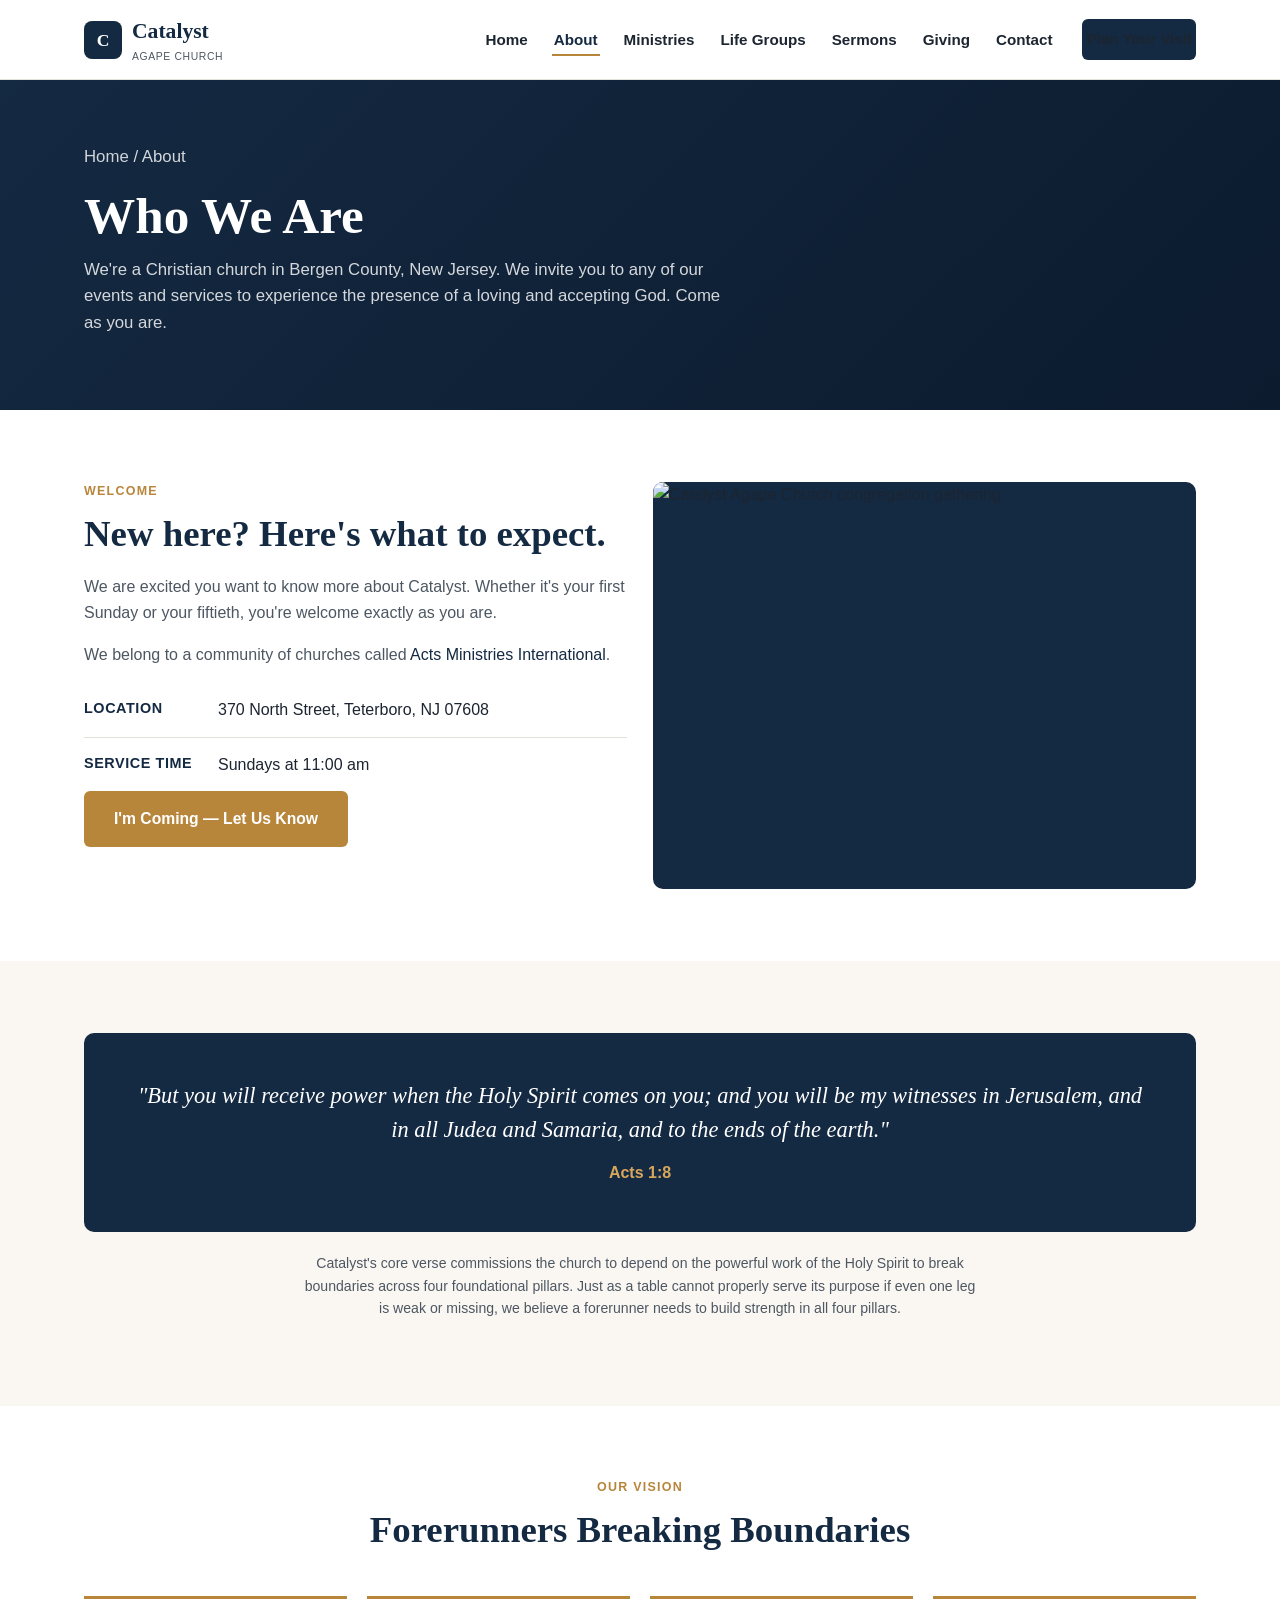
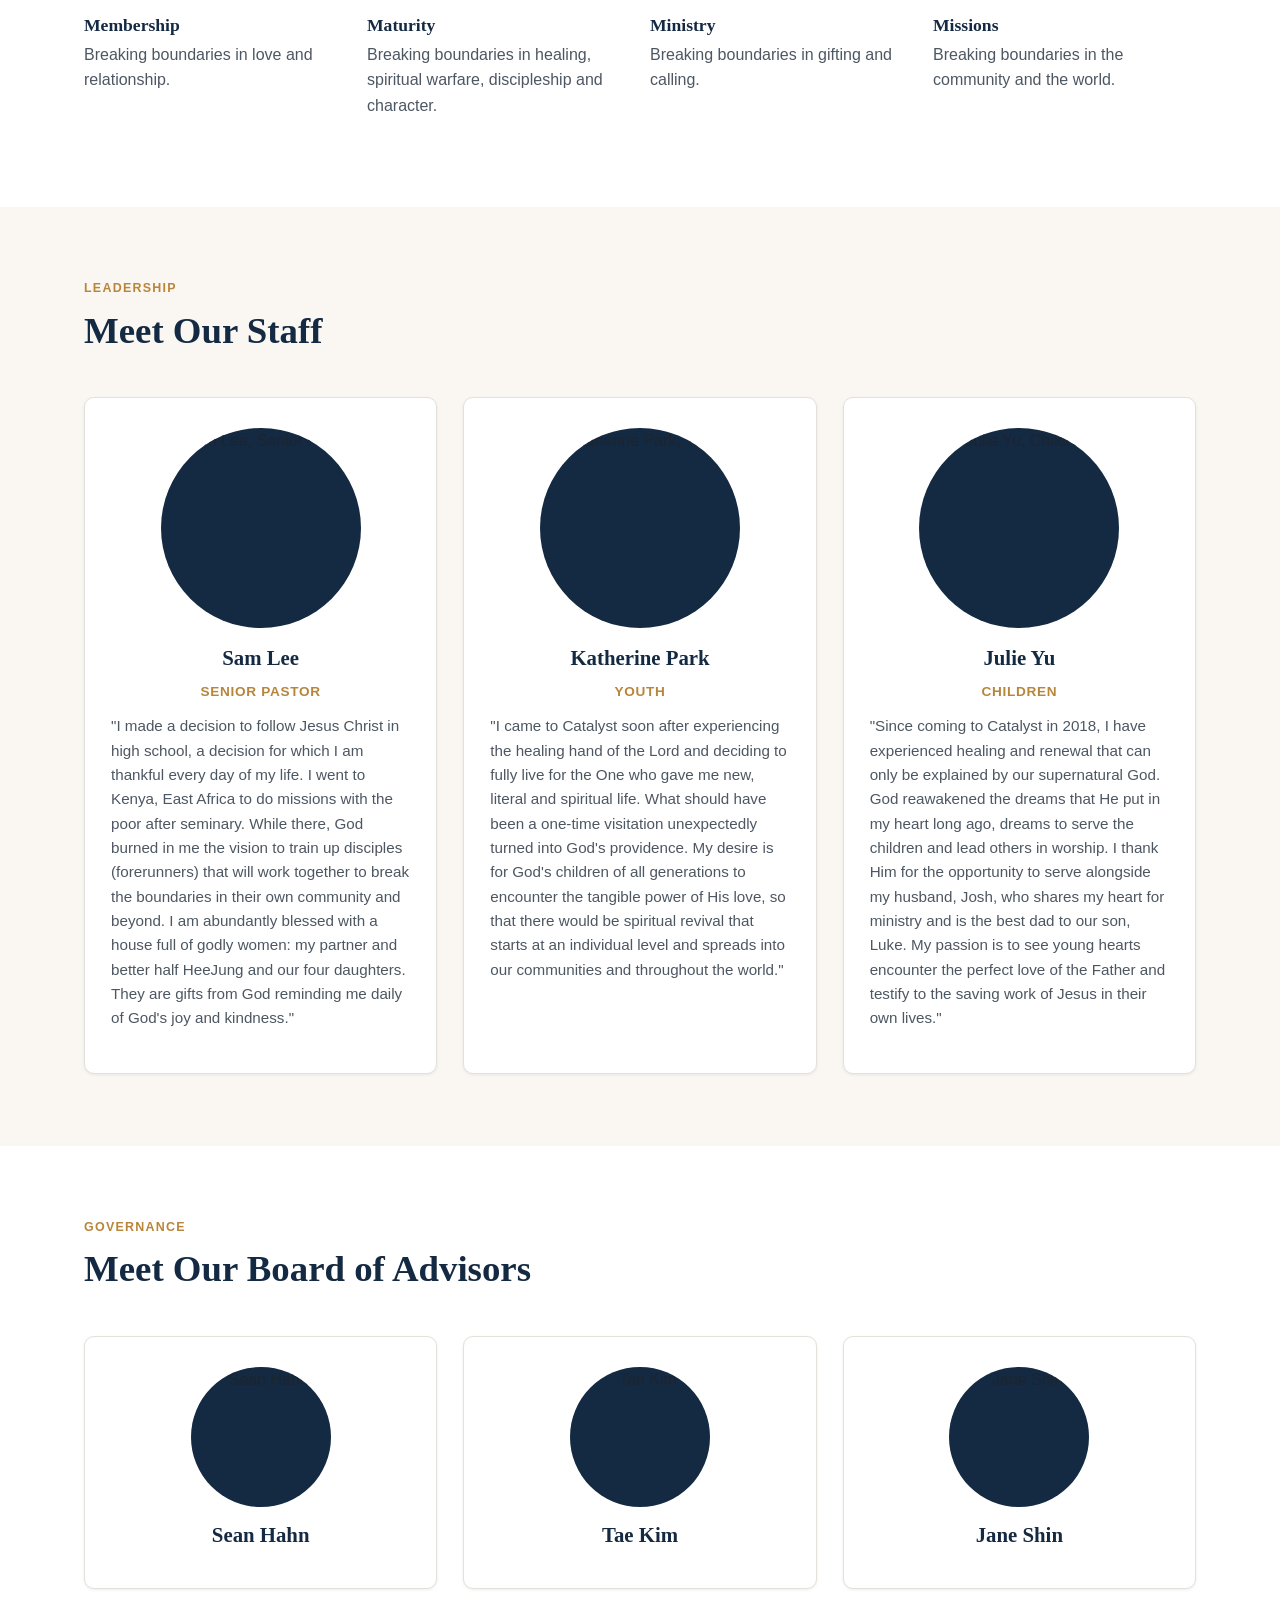
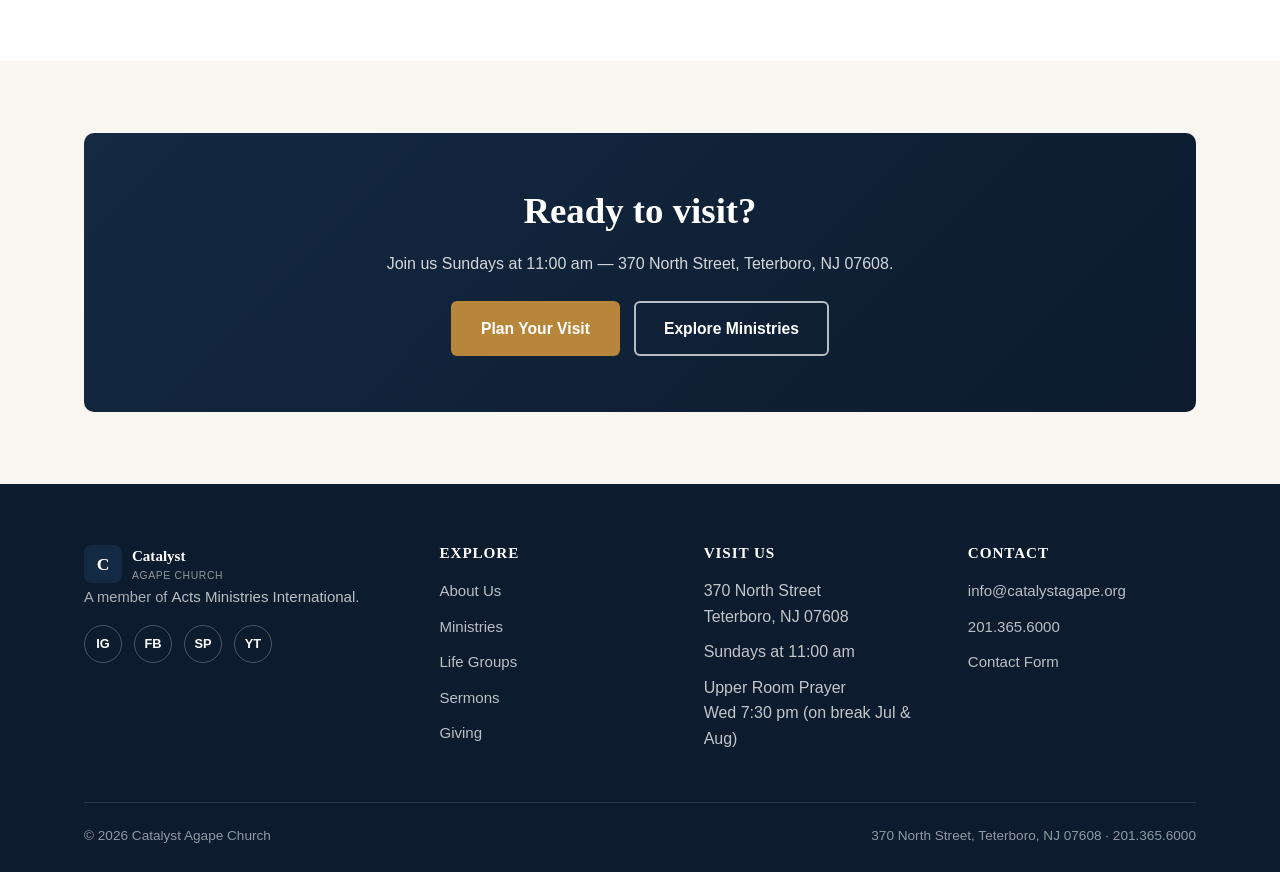
==== about.html @ f1cb63ee "Add files via upload" ====
<!DOCTYPE html>
<html lang="en">
<head>
<meta charset="UTF-8">
<meta name="viewport" content="width=device-width, initial-scale=1">
<title>About Us | Catalyst Agape Church, Teterboro NJ</title>
<meta name="description" content="Meet the staff and board of Catalyst Agape Church, a Christian church in Bergen County, NJ. Learn our vision — Forerunners Breaking Boundaries — and plan your visit.">
<link rel="canonical" href="https://catalystagape.org/about.html">
<link rel="stylesheet" href="css/style.css">
<link rel="icon" href="images/favicon.png" type="image/png">
</head>
<body>
<a class="skip-link" href="#main">Skip to main content</a>

<header class="site-header">
  <div class="header-inner">
    <a class="brand" href="index.html">
      <span class="brand-mark">C</span>
      <span>Catalyst<br><small>Agape Church</small></span>
    </a>
    <nav class="main-nav" aria-label="Primary">
      <ul>
        <li><a href="index.html">Home</a></li>
        <li><a href="about.html">About</a></li>
        <li><a href="ministries.html">Ministries</a></li>
        <li><a href="lifegroups.html">Life Groups</a></li>
        <li><a href="sermons.html">Sermons</a></li>
        <li><a href="giving.html">Giving</a></li>
        <li><a href="contact.html">Contact</a></li>
      </ul>
      <div class="nav-cta"><a class="btn btn-navy" href="about.html#plan-visit">Plan Your Visit</a></div>
    </nav>
    <button class="nav-toggle" aria-label="Toggle menu" aria-expanded="false">
      <span></span><span></span><span></span>
    </button>
  </div>
</header>

<main id="main">

  <section class="page-hero">
    <div class="container">
      <p class="breadcrumb"><a href="index.html">Home</a> / About</p>
      <h1>Who We Are</h1>
      <p>We're a Christian church in Bergen County, New Jersey. We invite you to any of our events and services to experience the presence of a loving and accepting God. Come as you are.</p>
    </div>
  </section>

  <section id="plan-visit">
    <div class="container">
      <div class="grid grid-2">
        <div>
          <p class="eyebrow">Welcome</p>
          <h2>New here? Here's what to expect.</h2>
          <p>We are excited you want to know more about Catalyst. Whether it's your first Sunday or your fiftieth, you're welcome exactly as you are.</p>
          <p>We belong to a community of churches called <a href="https://amichurches.com/our-values">Acts Ministries International</a>.</p>
          <ul class="info-list">
            <li><span class="label">Location</span><span>370 North Street, Teterboro, NJ 07608</span></li>
            <li><span class="label">Service Time</span><span>Sundays at 11:00 am</span></li>
          </ul>
          <a class="btn btn-primary" href="contact.html">I'm Coming — Let Us Know</a>
        </div>
        <div class="img-frame">
          <img src="images/about-welcome.jpg" alt="Catalyst Agape Church congregation gathering" data-fallback-label="Add photo: images/about-welcome.jpg (congregation / building photo)">
        </div>
      </div>
    </div>
  </section>

  <section class="section-alt">
    <div class="container">
      <div class="verse-block">
        <blockquote>"But you will receive power when the Holy Spirit comes on you; and you will be my witnesses in Jerusalem, and in all Judea and Samaria, and to the ends of the earth."</blockquote>
        <cite>Acts 1:8</cite>
      </div>
      <p class="text-center small" style="margin-top:20px; max-width:680px; margin-left:auto; margin-right:auto;">Catalyst's core verse commissions the church to depend on the powerful work of the Holy Spirit to break boundaries across four foundational pillars. Just as a table cannot properly serve its purpose if even one leg is weak or missing, we believe a forerunner needs to build strength in all four pillars.</p>
    </div>
  </section>

  <section>
    <div class="container">
      <div class="section-head center">
        <p class="eyebrow">Our Vision</p>
        <h2>Forerunners Breaking Boundaries</h2>
      </div>
      <div class="pillars">
        <div class="pillar">
          <h3>Membership</h3>
          <p>Breaking boundaries in love and relationship.</p>
        </div>
        <div class="pillar">
          <h3>Maturity</h3>
          <p>Breaking boundaries in healing, spiritual warfare, discipleship and character.</p>
        </div>
        <div class="pillar">
          <h3>Ministry</h3>
          <p>Breaking boundaries in gifting and calling.</p>
        </div>
        <div class="pillar">
          <h3>Missions</h3>
          <p>Breaking boundaries in the community and the world.</p>
        </div>
      </div>
    </div>
  </section>

  <section class="section-alt">
    <div class="container">
      <div class="section-head">
        <p class="eyebrow">Leadership</p>
        <h2>Meet Our Staff</h2>
      </div>
      <div class="grid grid-3">
        <div class="card staff-card">
          <div class="img-frame round">
            <img src="images/staff-sam-lee.jpg" alt="Sam Lee, Senior Pastor" data-fallback-label="Add photo: images/staff-sam-lee.jpg">
          </div>
          <h3>Sam Lee</h3>
          <p class="staff-role">Senior Pastor</p>
          <p class="staff-bio">"I made a decision to follow Jesus Christ in high school, a decision for which I am thankful every day of my life. I went to Kenya, East Africa to do missions with the poor after seminary. While there, God burned in me the vision to train up disciples (forerunners) that will work together to break the boundaries in their own community and beyond. I am abundantly blessed with a house full of godly women: my partner and better half HeeJung and our four daughters. They are gifts from God reminding me daily of God's joy and kindness."</p>
        </div>
        <div class="card staff-card">
          <div class="img-frame round">
            <img src="images/staff-katherine-park.jpg" alt="Katherine Park, Youth" data-fallback-label="Add photo: images/staff-katherine-park.jpg">
          </div>
          <h3>Katherine Park</h3>
          <p class="staff-role">Youth</p>
          <p class="staff-bio">"I came to Catalyst soon after experiencing the healing hand of the Lord and deciding to fully live for the One who gave me new, literal and spiritual life. What should have been a one-time visitation unexpectedly turned into God's providence. My desire is for God's children of all generations to encounter the tangible power of His love, so that there would be spiritual revival that starts at an individual level and spreads into our communities and throughout the world."</p>
        </div>
        <div class="card staff-card">
          <div class="img-frame round">
            <img src="images/staff-julie-yu.jpg" alt="Julie Yu, Children" data-fallback-label="Add photo: images/staff-julie-yu.jpg">
          </div>
          <h3>Julie Yu</h3>
          <p class="staff-role">Children</p>
          <p class="staff-bio">"Since coming to Catalyst in 2018, I have experienced healing and renewal that can only be explained by our supernatural God. God reawakened the dreams that He put in my heart long ago, dreams to serve the children and lead others in worship. I thank Him for the opportunity to serve alongside my husband, Josh, who shares my heart for ministry and is the best dad to our son, Luke. My passion is to see young hearts encounter the perfect love of the Father and testify to the saving work of Jesus in their own lives."</p>
        </div>
      </div>
    </div>
  </section>

  <section>
    <div class="container">
      <div class="section-head">
        <p class="eyebrow">Governance</p>
        <h2>Meet Our Board of Advisors</h2>
      </div>
      <div class="grid grid-3">
        <div class="card text-center">
          <div class="img-frame round" style="max-width:140px; margin:0 auto 16px;">
            <img src="images/board-sean-hahn.jpg" alt="Sean Hahn" data-fallback-label="Add photo: images/board-sean-hahn.jpg">
          </div>
          <h3>Sean Hahn</h3>
        </div>
        <div class="card text-center">
          <div class="img-frame round" style="max-width:140px; margin:0 auto 16px;">
            <img src="images/board-tae-kim.jpg" alt="Tae Kim" data-fallback-label="Add photo: images/board-tae-kim.jpg">
          </div>
          <h3>Tae Kim</h3>
        </div>
        <div class="card text-center">
          <div class="img-frame round" style="max-width:140px; margin:0 auto 16px;">
            <img src="images/board-jane-shin.jpg" alt="Jane Shin" data-fallback-label="Add photo: images/board-jane-shin.jpg">
          </div>
          <h3>Jane Shin</h3>
        </div>
      </div>
    </div>
  </section>

  <section class="section-alt">
    <div class="container">
      <div class="cta-banner">
        <h2>Ready to visit?</h2>
        <p>Join us Sundays at 11:00 am — 370 North Street, Teterboro, NJ 07608.</p>
        <div class="cta-actions">
          <a class="btn btn-primary" href="contact.html">Plan Your Visit</a>
          <a class="btn btn-outline" href="ministries.html">Explore Ministries</a>
        </div>
      </div>
    </div>
  </section>

</main>

<footer class="site-footer">
  <div class="container">
    <div class="footer-grid">
      <div class="footer-brand">
        <a class="brand" href="index.html" style="color:#fff;">
          <span class="brand-mark">C</span>
          <span>Catalyst<br><small style="color:rgba(255,255,255,0.55)">Agape Church</small></span>
        </a>
        <p>A member of <a href="http://www.amichurches.com/">Acts Ministries International</a>.</p>
        <div class="social-row">
          <a href="https://www.instagram.com/catalystagape/" aria-label="Instagram">IG</a>
          <a href="https://www.facebook.com/catalystagape/" aria-label="Facebook">FB</a>
          <a href="https://open.spotify.com/show/67yGbIP8MisFN6WzU8Y2Gs" aria-label="Spotify">SP</a>
          <a href="https://www.youtube.com/user/catalystagape" aria-label="YouTube">YT</a>
        </div>
      </div>
      <div>
        <h4>Explore</h4>
        <ul>
          <li><a href="about.html">About Us</a></li>
          <li><a href="ministries.html">Ministries</a></li>
          <li><a href="lifegroups.html">Life Groups</a></li>
          <li><a href="sermons.html">Sermons</a></li>
          <li><a href="giving.html">Giving</a></li>
        </ul>
      </div>
      <div>
        <h4>Visit Us</h4>
        <ul>
          <li>370 North Street<br>Teterboro, NJ 07608</li>
          <li>Sundays at 11:00 am</li>
          <li>Upper Room Prayer<br>Wed 7:30 pm (on break Jul &amp; Aug)</li>
        </ul>
      </div>
      <div>
        <h4>Contact</h4>
        <ul>
          <li><a href="mailto:info@catalystagape.org">info@catalystagape.org</a></li>
          <li><a href="tel:+12013656000">201.365.6000</a></li>
          <li><a href="contact.html">Contact Form</a></li>
        </ul>
      </div>
    </div>
    <div class="footer-bottom">
      <span>© <span id="year">2026</span> Catalyst Agape Church</span>
      <span>370 North Street, Teterboro, NJ 07608 · 201.365.6000</span>
    </div>
  </div>
</footer>

<script src="js/main.js"></script>
</body>
</html>
---- css/style.css ----
/* =========================================================
   Catalyst Agape Church — main stylesheet
   ========================================================= */

:root {
  --color-navy: #142942;
  --color-navy-dark: #0c1b2e;
  --color-gold: #b8863b;
  --color-gold-light: #d9a75c;
  --color-cream: #faf7f2;
  --color-paper: #ffffff;
  --color-ink: #1c2530;
  --color-ink-soft: #4d5762;
  --color-line: #e4e1da;
  --radius: 10px;
  --shadow-sm: 0 1px 3px rgba(20, 41, 66, 0.08);
  --shadow-md: 0 8px 24px rgba(20, 41, 66, 0.12);
  --max-width: 1160px;
  --font-body: -apple-system, BlinkMacSystemFont, "Segoe UI", Roboto, Helvetica, Arial, sans-serif;
  --font-serif: Georgia, "Times New Roman", serif;
}

* { box-sizing: border-box; }

html { scroll-behavior: smooth; }

body {
  margin: 0;
  font-family: var(--font-body);
  color: var(--color-ink);
  background: var(--color-paper);
  line-height: 1.6;
  -webkit-font-smoothing: antialiased;
}

img { max-width: 100%; display: block; }

a { color: var(--color-navy); text-decoration: none; }
a:hover { color: var(--color-gold); }

h1, h2, h3, h4 {
  font-family: var(--font-serif);
  color: var(--color-navy);
  line-height: 1.2;
  margin: 0 0 0.5em;
}

h1 { font-size: clamp(2rem, 5vw, 3.2rem); }
h2 { font-size: clamp(1.6rem, 3.5vw, 2.3rem); }
h3 { font-size: 1.3rem; }
p { margin: 0 0 1em; color: var(--color-ink-soft); }

.container {
  max-width: var(--max-width);
  margin: 0 auto;
  padding: 0 24px;
}

.skip-link {
  position: absolute;
  left: -999px;
  top: 0;
  background: var(--color-navy);
  color: #fff;
  padding: 10px 16px;
  z-index: 1000;
}
.skip-link:focus { left: 12px; top: 12px; }

/* ---------- Buttons ---------- */
.btn {
  display: inline-block;
  padding: 13px 28px;
  border-radius: 6px;
  font-weight: 600;
  font-size: 0.98rem;
  text-align: center;
  cursor: pointer;
  border: 2px solid transparent;
  transition: transform 0.15s ease, box-shadow 0.15s ease, background 0.15s ease, color 0.15s ease;
}
.btn-primary {
  background: var(--color-gold);
  color: #fff;
}
.btn-primary:hover { background: var(--color-gold-light); color: #fff; transform: translateY(-1px); }
.btn-outline {
  background: transparent;
  border-color: rgba(255,255,255,0.7);
  color: #fff;
}
.btn-outline:hover { background: rgba(255,255,255,0.12); color: #fff; }
.btn-navy {
  background: var(--color-navy);
  color: #fff;
}
.btn-navy:hover { background: var(--color-navy-dark); color: #fff; }
.btn-block { display: block; width: 100%; }

/* ---------- Header ---------- */
.site-header {
  position: sticky;
  top: 0;
  z-index: 500;
  background: var(--color-paper);
  border-bottom: 1px solid var(--color-line);
}
.header-inner {
  max-width: var(--max-width);
  margin: 0 auto;
  padding: 14px 24px;
  display: flex;
  align-items: center;
  justify-content: space-between;
  gap: 16px;
}
.brand {
  display: flex;
  align-items: center;
  gap: 10px;
  font-family: var(--font-serif);
  font-size: 1.35rem;
  font-weight: 700;
  color: var(--color-navy);
}
.brand-mark {
  width: 38px;
  height: 38px;
  border-radius: 8px;
  background: var(--color-navy);
  color: #fff;
  display: flex;
  align-items: center;
  justify-content: center;
  font-family: var(--font-serif);
  font-weight: 700;
  font-size: 1.1rem;
  flex-shrink: 0;
}
.brand small {
  display: block;
  font-family: var(--font-body);
  font-weight: 500;
  font-size: 0.65rem;
  letter-spacing: 0.06em;
  color: var(--color-ink-soft);
  text-transform: uppercase;
}

.main-nav {
  display: flex;
  align-items: center;
  gap: 28px;
}
.main-nav ul {
  list-style: none;
  display: flex;
  gap: 22px;
  margin: 0;
  padding: 0;
}
.main-nav a {
  font-size: 0.95rem;
  font-weight: 600;
  color: var(--color-ink);
  padding: 6px 2px;
  border-bottom: 2px solid transparent;
}
.main-nav a:hover,
.main-nav a[aria-current="page"] {
  color: var(--color-navy);
  border-bottom-color: var(--color-gold);
}

.nav-cta { flex-shrink: 0; }

.nav-toggle {
  display: none;
  background: none;
  border: none;
  cursor: pointer;
  padding: 6px;
}
.nav-toggle span {
  display: block;
  width: 26px;
  height: 2px;
  background: var(--color-navy);
  margin: 6px 0;
  transition: transform 0.2s ease, opacity 0.2s ease;
}

/* ---------- Hero ---------- */
.hero {
  background: linear-gradient(135deg, var(--color-navy) 0%, var(--color-navy-dark) 100%);
  color: #fff;
  position: relative;
  overflow: hidden;
}
.hero::before {
  content: "";
  position: absolute;
  inset: 0;
  background:
    radial-gradient(circle at 85% 20%, rgba(184,134,59,0.25), transparent 45%),
    radial-gradient(circle at 10% 90%, rgba(184,134,59,0.15), transparent 40%);
}
.hero-inner {
  position: relative;
  max-width: var(--max-width);
  margin: 0 auto;
  padding: 96px 24px 84px;
}
.hero-eyebrow {
  text-transform: uppercase;
  letter-spacing: 0.12em;
  font-size: 0.8rem;
  font-weight: 700;
  color: var(--color-gold-light);
  margin-bottom: 14px;
}
.hero h1 { color: #fff; max-width: 720px; }
.hero-sub {
  color: rgba(255,255,255,0.82);
  font-size: 1.15rem;
  max-width: 600px;
  margin-bottom: 32px;
}
.hero-actions { display: flex; gap: 14px; flex-wrap: wrap; margin-bottom: 40px; }

.hero-facts {
  display: grid;
  grid-template-columns: repeat(3, 1fr);
  gap: 18px;
  max-width: 720px;
  border-top: 1px solid rgba(255,255,255,0.18);
  padding-top: 28px;
}
.hero-fact strong {
  display: block;
  font-family: var(--font-serif);
  font-size: 1.1rem;
  color: #fff;
  margin-bottom: 4px;
}
.hero-fact span { color: rgba(255,255,255,0.72); font-size: 0.92rem; }

.page-hero {
  background: linear-gradient(135deg, var(--color-navy) 0%, var(--color-navy-dark) 100%);
  color: #fff;
  padding: 64px 0 56px;
}
.page-hero h1 { color: #fff; margin-bottom: 10px; }
.page-hero p { color: rgba(255,255,255,0.82); max-width: 640px; font-size: 1.05rem; }
.breadcrumb {
  font-size: 0.85rem;
  color: rgba(255,255,255,0.6);
  margin-bottom: 14px;
}
.breadcrumb a { color: rgba(255,255,255,0.8); }

/* ---------- Sections ---------- */
section { padding: 72px 0; }
.section-alt { background: var(--color-cream); }
.section-head { max-width: 680px; margin-bottom: 44px; }
.section-head.center { margin-left: auto; margin-right: auto; text-align: center; }
.eyebrow {
  text-transform: uppercase;
  letter-spacing: 0.1em;
  font-size: 0.78rem;
  font-weight: 700;
  color: var(--color-gold);
  margin-bottom: 10px;
}

/* ---------- Cards / grids ---------- */
.grid {
  display: grid;
  gap: 26px;
}
.grid-4 { grid-template-columns: repeat(4, 1fr); }
.grid-3 { grid-template-columns: repeat(3, 1fr); }
.grid-2 { grid-template-columns: repeat(2, 1fr); }

.card {
  background: var(--color-paper);
  border: 1px solid var(--color-line);
  border-radius: var(--radius);
  padding: 30px 26px;
  box-shadow: var(--shadow-sm);
  transition: box-shadow 0.2s ease, transform 0.2s ease;
}
.card:hover { box-shadow: var(--shadow-md); transform: translateY(-2px); }
.card h3 { margin-bottom: 10px; }
.card p { margin-bottom: 12px; }
.card-link { font-weight: 600; font-size: 0.92rem; }

.icon-badge {
  width: 46px;
  height: 46px;
  border-radius: 8px;
  background: rgba(184,134,59,0.12);
  color: var(--color-gold);
  display: flex;
  align-items: center;
  justify-content: center;
  font-family: var(--font-serif);
  font-weight: 700;
  font-size: 1.2rem;
  margin-bottom: 16px;
}

/* ---------- Image placeholder (no real photo supplied yet) ---------- */
.img-frame {
  position: relative;
  background: var(--color-navy);
  border-radius: var(--radius);
  overflow: hidden;
  aspect-ratio: 4 / 3;
}
.img-frame img { width: 100%; height: 100%; object-fit: cover; }
.img-placeholder {
  width: 100%;
  height: 100%;
  display: flex;
  align-items: center;
  justify-content: center;
  text-align: center;
  padding: 16px;
  background: linear-gradient(135deg, #1b3350, #0c1b2e);
  color: rgba(255,255,255,0.75);
  font-size: 0.8rem;
  line-height: 1.5;
}
.img-frame.round { border-radius: 50%; aspect-ratio: 1/1; }

/* ---------- Verse / callout ---------- */
.verse-block {
  background: var(--color-navy);
  color: #fff;
  border-radius: var(--radius);
  padding: 46px;
  text-align: center;
}
.verse-block blockquote {
  font-family: var(--font-serif);
  font-size: 1.4rem;
  font-style: italic;
  margin: 0 0 14px;
  line-height: 1.5;
}
.verse-block cite { color: var(--color-gold-light); font-style: normal; font-weight: 600; }

/* ---------- Pillars ---------- */
.pillars {
  display: grid;
  grid-template-columns: repeat(4, 1fr);
  gap: 20px;
}
.pillar {
  border-top: 3px solid var(--color-gold);
  padding-top: 16px;
}
.pillar h3 { font-size: 1.1rem; margin-bottom: 6px; }

/* ---------- Staff ---------- */
.staff-card { text-align: center; }
.staff-card .img-frame { max-width: 200px; margin: 0 auto 18px; }
.staff-role {
  color: var(--color-gold);
  font-weight: 700;
  font-size: 0.85rem;
  text-transform: uppercase;
  letter-spacing: 0.05em;
  margin-bottom: 12px;
}
.staff-bio {
  font-size: 0.95rem;
  text-align: left;
}

/* ---------- Events ---------- */
.event-card {
  display: flex;
  gap: 20px;
  align-items: flex-start;
}
.event-date {
  flex-shrink: 0;
  width: 70px;
  text-align: center;
  background: var(--color-navy);
  color: #fff;
  border-radius: 8px;
  padding: 10px 6px;
}
.event-date .month { display: block; font-size: 0.7rem; text-transform: uppercase; letter-spacing: 0.06em; color: var(--color-gold-light); }
.event-date .day { display: block; font-family: var(--font-serif); font-size: 1.5rem; font-weight: 700; }

/* ---------- CTA banner ---------- */
.cta-banner {
  background: linear-gradient(135deg, var(--color-navy), var(--color-navy-dark));
  color: #fff;
  border-radius: var(--radius);
  padding: 56px;
  text-align: center;
}
.cta-banner h2 { color: #fff; }
.cta-banner p { color: rgba(255,255,255,0.82); max-width: 560px; margin-left: auto; margin-right: auto; }
.cta-actions { display: flex; gap: 14px; justify-content: center; flex-wrap: wrap; margin-top: 24px; }

/* ---------- Info list ---------- */
.info-list {
  list-style: none;
  margin: 0;
  padding: 0;
}
.info-list li {
  display: flex;
  gap: 14px;
  padding: 14px 0;
  border-bottom: 1px solid var(--color-line);
}
.info-list li:last-child { border-bottom: none; }
.info-list .label {
  flex-shrink: 0;
  width: 120px;
  font-weight: 700;
  color: var(--color-navy);
  font-size: 0.9rem;
  text-transform: uppercase;
  letter-spacing: 0.04em;
}

/* ---------- Forms ---------- */
.form-group { margin-bottom: 20px; }
label {
  display: block;
  font-weight: 600;
  font-size: 0.9rem;
  margin-bottom: 6px;
  color: var(--color-navy);
}
input, textarea, select {
  width: 100%;
  padding: 12px 14px;
  border: 1px solid var(--color-line);
  border-radius: 6px;
  font-size: 1rem;
  font-family: inherit;
  color: var(--color-ink);
  background: #fff;
}
input:focus, textarea:focus, select:focus {
  outline: none;
  border-color: var(--color-gold);
  box-shadow: 0 0 0 3px rgba(184,134,59,0.15);
}
textarea { resize: vertical; min-height: 130px; }
.form-note { font-size: 0.85rem; color: var(--color-ink-soft); margin-top: -8px; }
.form-status {
  margin-top: 16px;
  padding: 12px 16px;
  border-radius: 6px;
  font-size: 0.92rem;
  display: none;
}
.form-status.show { display: block; }
.form-status.success { background: #e8f3e8; color: #256029; border: 1px solid #b7dfb7; }
.form-status.error { background: #fbe9e7; color: #a83c2a; border: 1px solid #f2c2b8; }

/* ---------- Giving methods ---------- */
.give-method {
  border-left: 3px solid var(--color-gold);
  padding-left: 20px;
}

/* ---------- Footer ---------- */
.site-footer {
  background: var(--color-navy-dark);
  color: rgba(255,255,255,0.75);
  padding: 60px 0 26px;
}
.footer-grid {
  display: grid;
  grid-template-columns: 1.4fr 1fr 1fr 1fr;
  gap: 36px;
  margin-bottom: 40px;
}
.footer-grid h4 {
  color: #fff;
  font-size: 0.95rem;
  text-transform: uppercase;
  letter-spacing: 0.06em;
  margin-bottom: 16px;
}
.footer-grid ul { list-style: none; margin: 0; padding: 0; }
.footer-grid li { margin-bottom: 10px; }
.footer-grid a { color: rgba(255,255,255,0.72); font-size: 0.94rem; }
.footer-grid a:hover { color: var(--color-gold-light); }
.footer-brand p { color: rgba(255,255,255,0.65); font-size: 0.92rem; max-width: 280px; }
.social-row { display: flex; gap: 12px; margin-top: 16px; }
.social-row a {
  width: 38px;
  height: 38px;
  border-radius: 50%;
  border: 1px solid rgba(255,255,255,0.25);
  display: flex;
  align-items: center;
  justify-content: center;
  font-size: 0.8rem;
  font-weight: 700;
  color: #fff;
}
.social-row a:hover { background: var(--color-gold); border-color: var(--color-gold); }
.footer-bottom {
  border-top: 1px solid rgba(255,255,255,0.12);
  padding-top: 22px;
  display: flex;
  justify-content: space-between;
  flex-wrap: wrap;
  gap: 10px;
  font-size: 0.85rem;
  color: rgba(255,255,255,0.55);
}
.footer-bottom a { color: rgba(255,255,255,0.7); }

/* ---------- Utility ---------- */
.mt-0 { margin-top: 0; }
.text-center { text-align: center; }
.small { font-size: 0.88rem; }
.tag {
  display: inline-block;
  background: rgba(184,134,59,0.12);
  color: var(--color-gold);
  font-size: 0.75rem;
  font-weight: 700;
  text-transform: uppercase;
  letter-spacing: 0.05em;
  padding: 4px 10px;
  border-radius: 4px;
  margin-bottom: 10px;
}

/* ---------- Responsive ---------- */
@media (max-width: 960px) {
  .grid-4 { grid-template-columns: repeat(2, 1fr); }
  .grid-3 { grid-template-columns: repeat(2, 1fr); }
  .pillars { grid-template-columns: repeat(2, 1fr); }
  .footer-grid { grid-template-columns: 1fr 1fr; }
}

@media (max-width: 760px) {
  .nav-toggle { display: block; }
  .main-nav {
    position: fixed;
    inset: 68px 0 0 0;
    background: var(--color-paper);
    flex-direction: column;
    align-items: stretch;
    padding: 24px;
    transform: translateX(100%);
    transition: transform 0.25s ease;
    overflow-y: auto;
  }
  .main-nav.open { transform: translateX(0); }
  .main-nav ul { flex-direction: column; gap: 4px; }
  .main-nav ul a {
    display: block;
    padding: 14px 6px;
    border-bottom: 1px solid var(--color-line);
  }
  .nav-cta { margin-top: 18px; }
  .nav-cta .btn { display: block; text-align: center; }

  .hero-inner { padding: 56px 20px 48px; }
  .hero-facts { grid-template-columns: 1fr; gap: 16px; }
  .hero-actions .btn { width: 100%; }

  section { padding: 52px 0; }
  .grid-4, .grid-3, .grid-2 { grid-template-columns: 1fr; }
  .pillars { grid-template-columns: 1fr; }
  .footer-grid { grid-template-columns: 1fr; gap: 28px; }
  .footer-bottom { flex-direction: column; text-align: center; }
  .cta-banner { padding: 40px 24px; }
  .verse-block { padding: 32px 22px; }
  .event-card { flex-direction: row; }
}
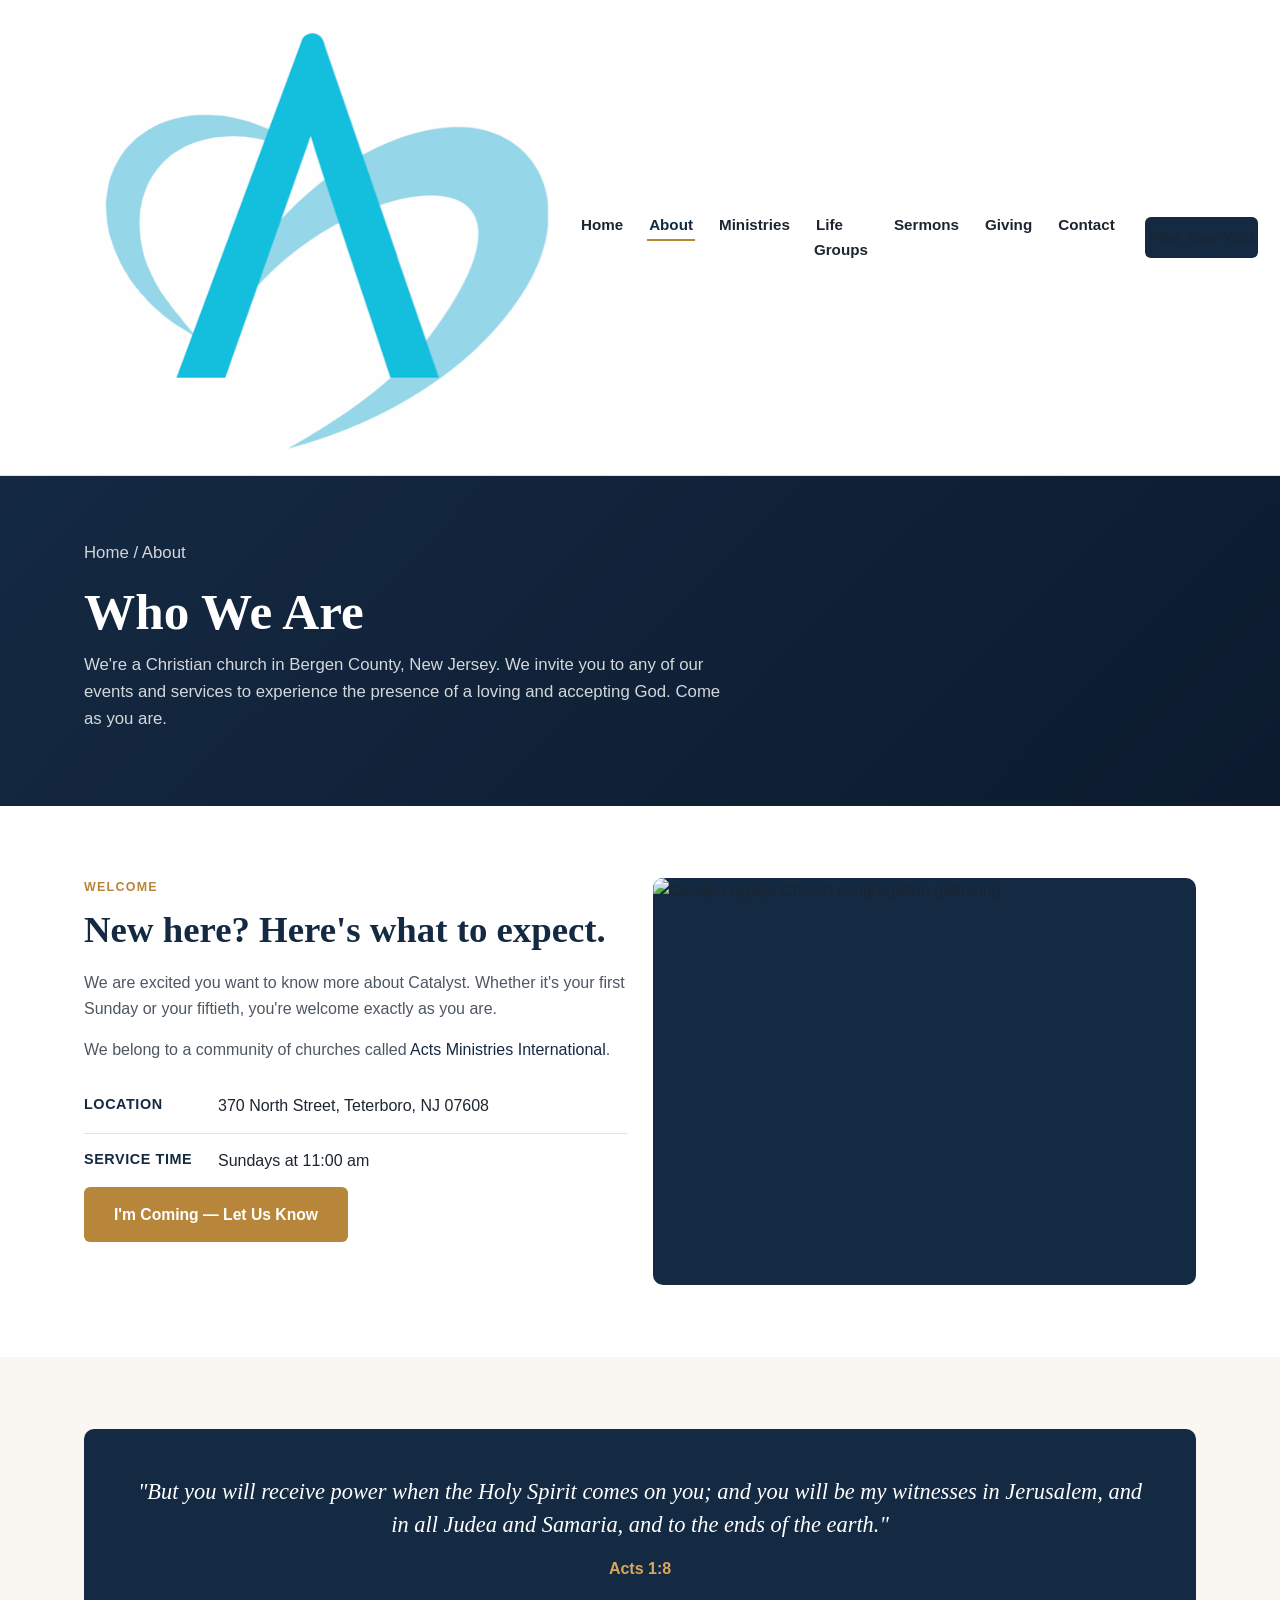
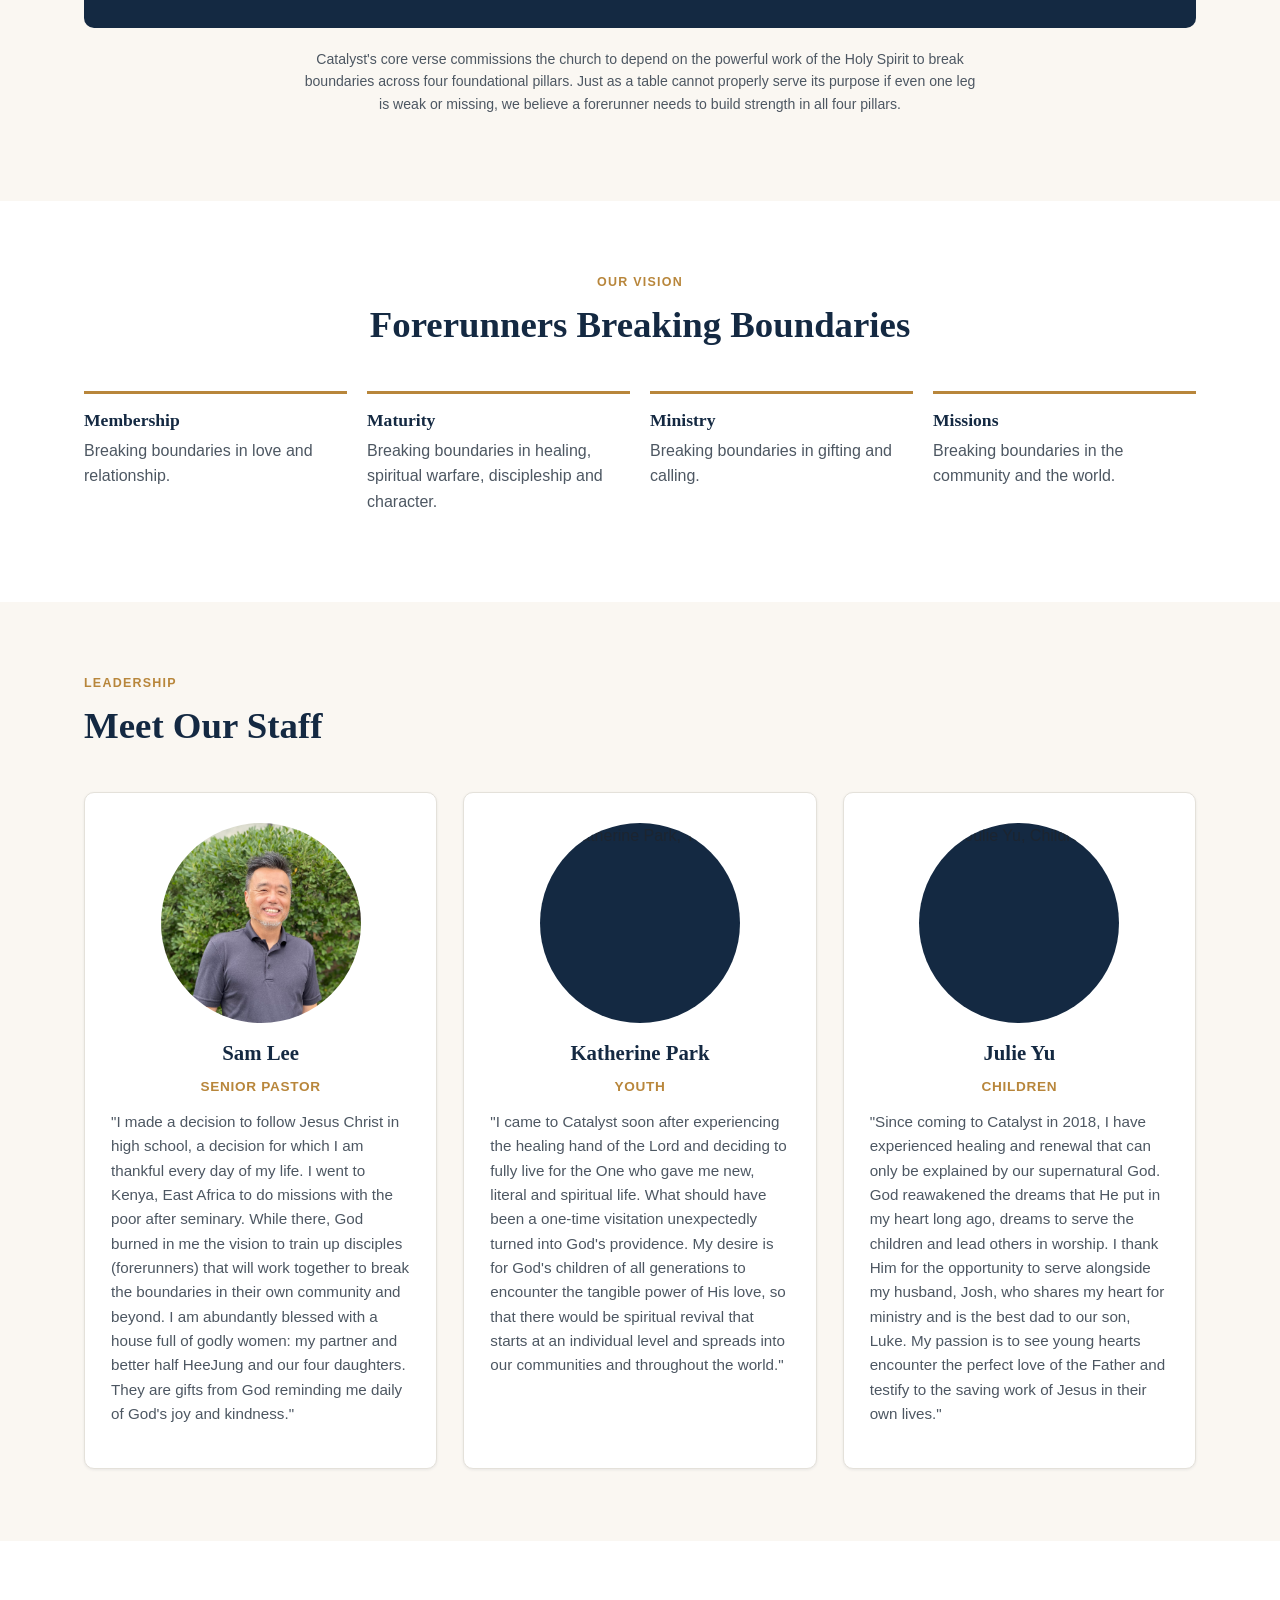
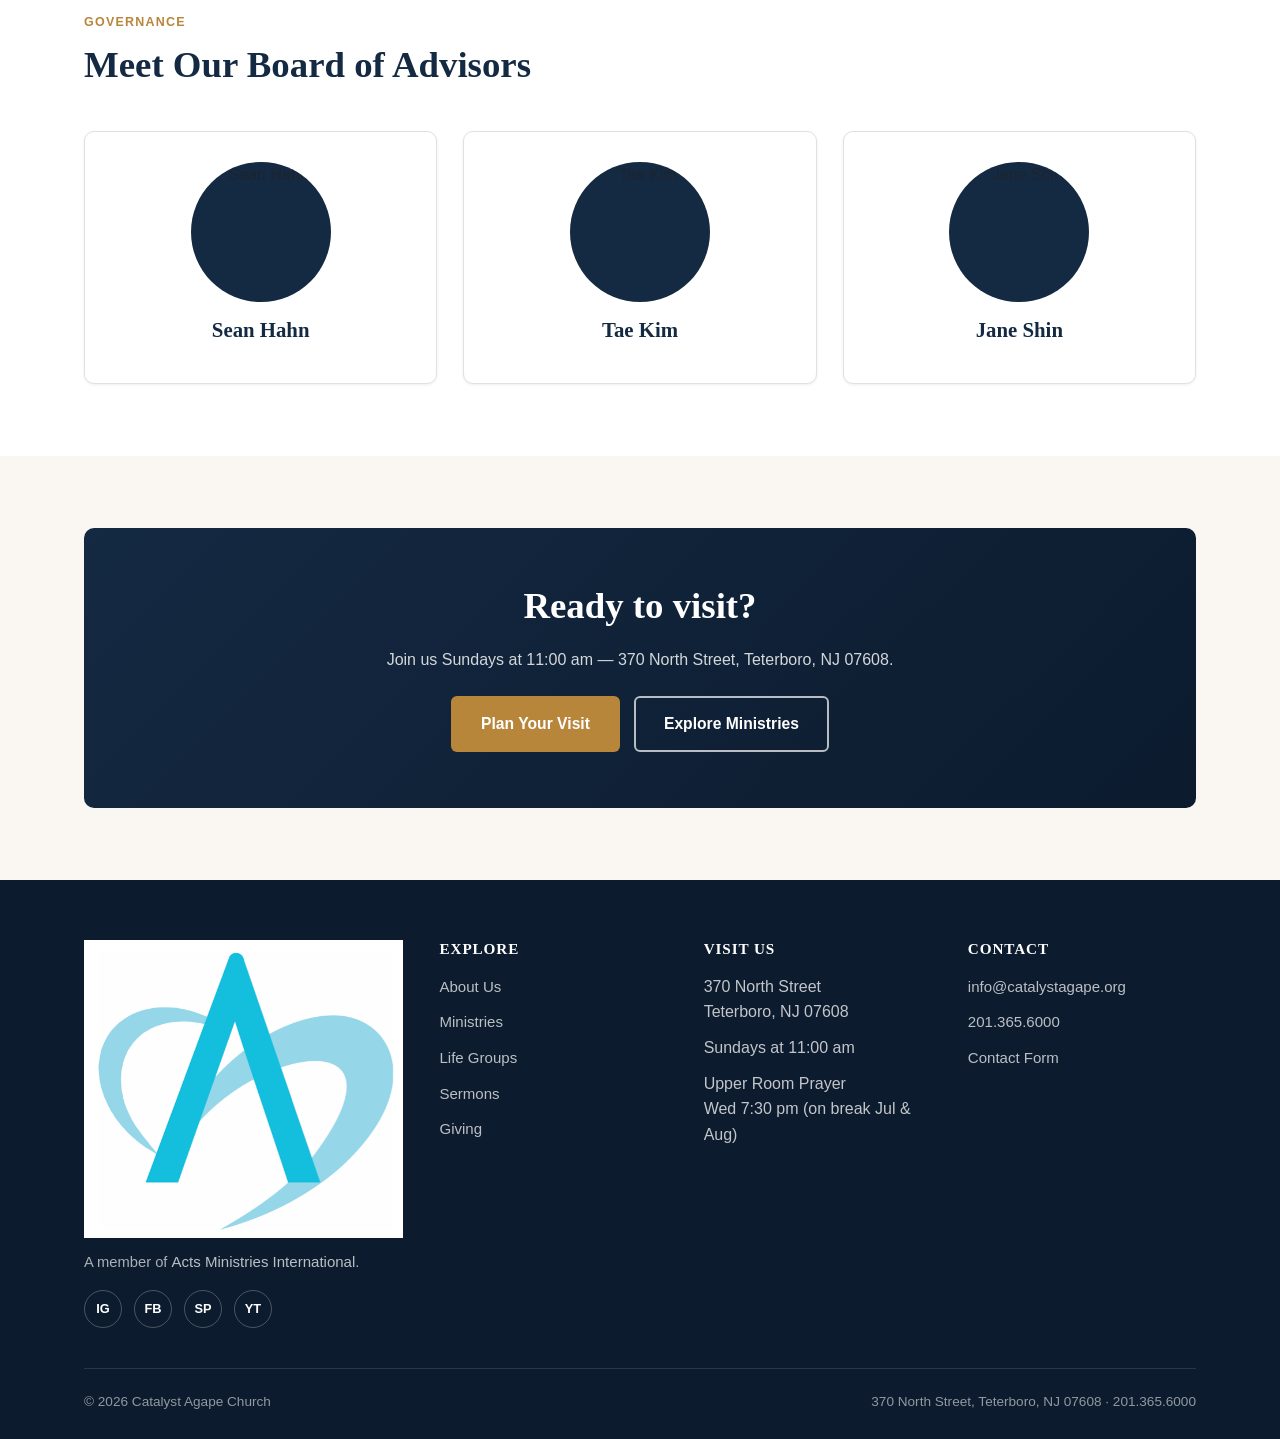
==== commit 9ccf717a: "Add files via upload Update branding, colors, and logos" ====
--- a/about.html
+++ b/about.html
@@ -15,8 +15,7 @@
 <header class="site-header">
   <div class="header-inner">
     <a class="brand" href="index.html">
-      <span class="brand-mark">C</span>
-      <span>Catalyst<br><small>Agape Church</small></span>
+      <img class="brand-logo" src="images/logo-mark.png" alt="Catalyst Agape Church">
     </a>
     <nav class="main-nav" aria-label="Primary">
       <ul>
@@ -187,9 +186,8 @@
   <div class="container">
     <div class="footer-grid">
       <div class="footer-brand">
-        <a class="brand" href="index.html" style="color:#fff;">
-          <span class="brand-mark">C</span>
-          <span>Catalyst<br><small style="color:rgba(255,255,255,0.55)">Agape Church</small></span>
+        <a class="brand" href="index.html" style="margin-bottom:12px;">
+          <img class="brand-logo" src="images/logo-mark.png" alt="Catalyst Agape Church">
         </a>
         <p>A member of <a href="http://www.amichurches.com/">Acts Ministries International</a>.</p>
         <div class="social-row">
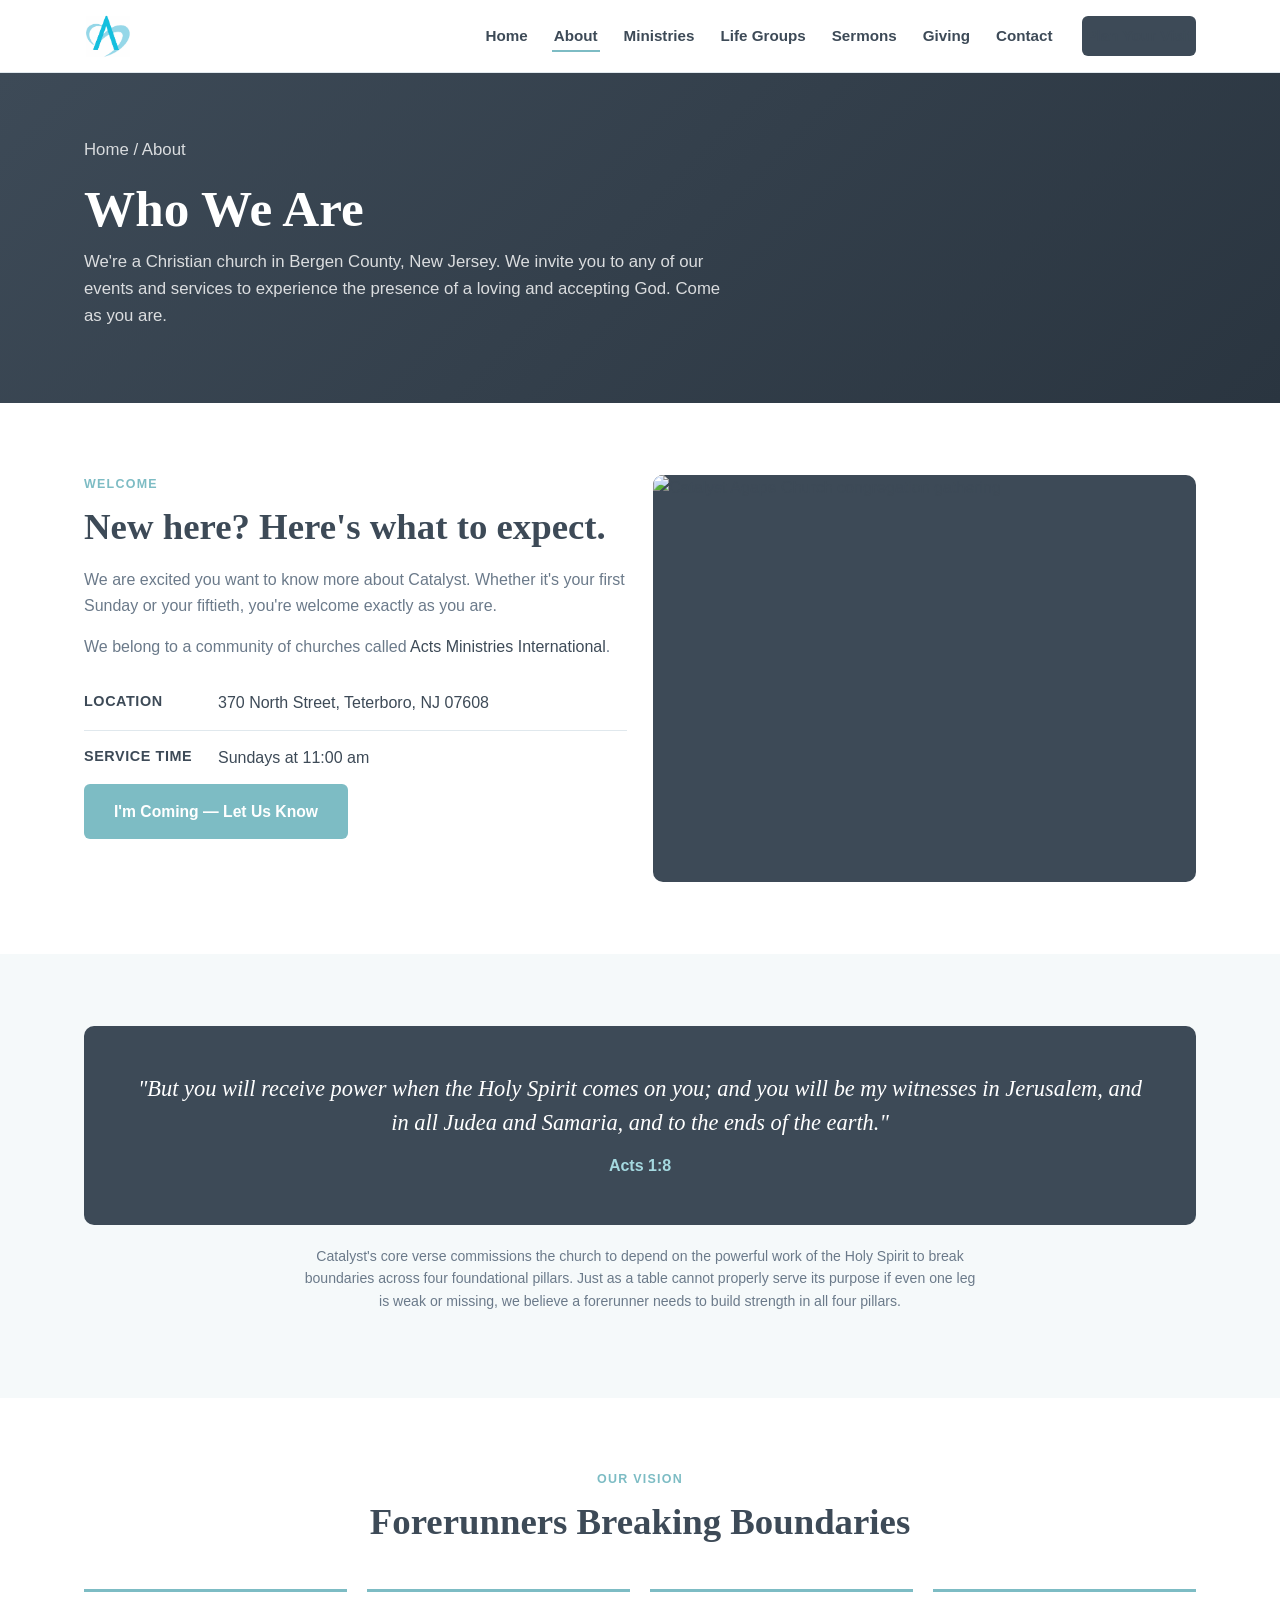
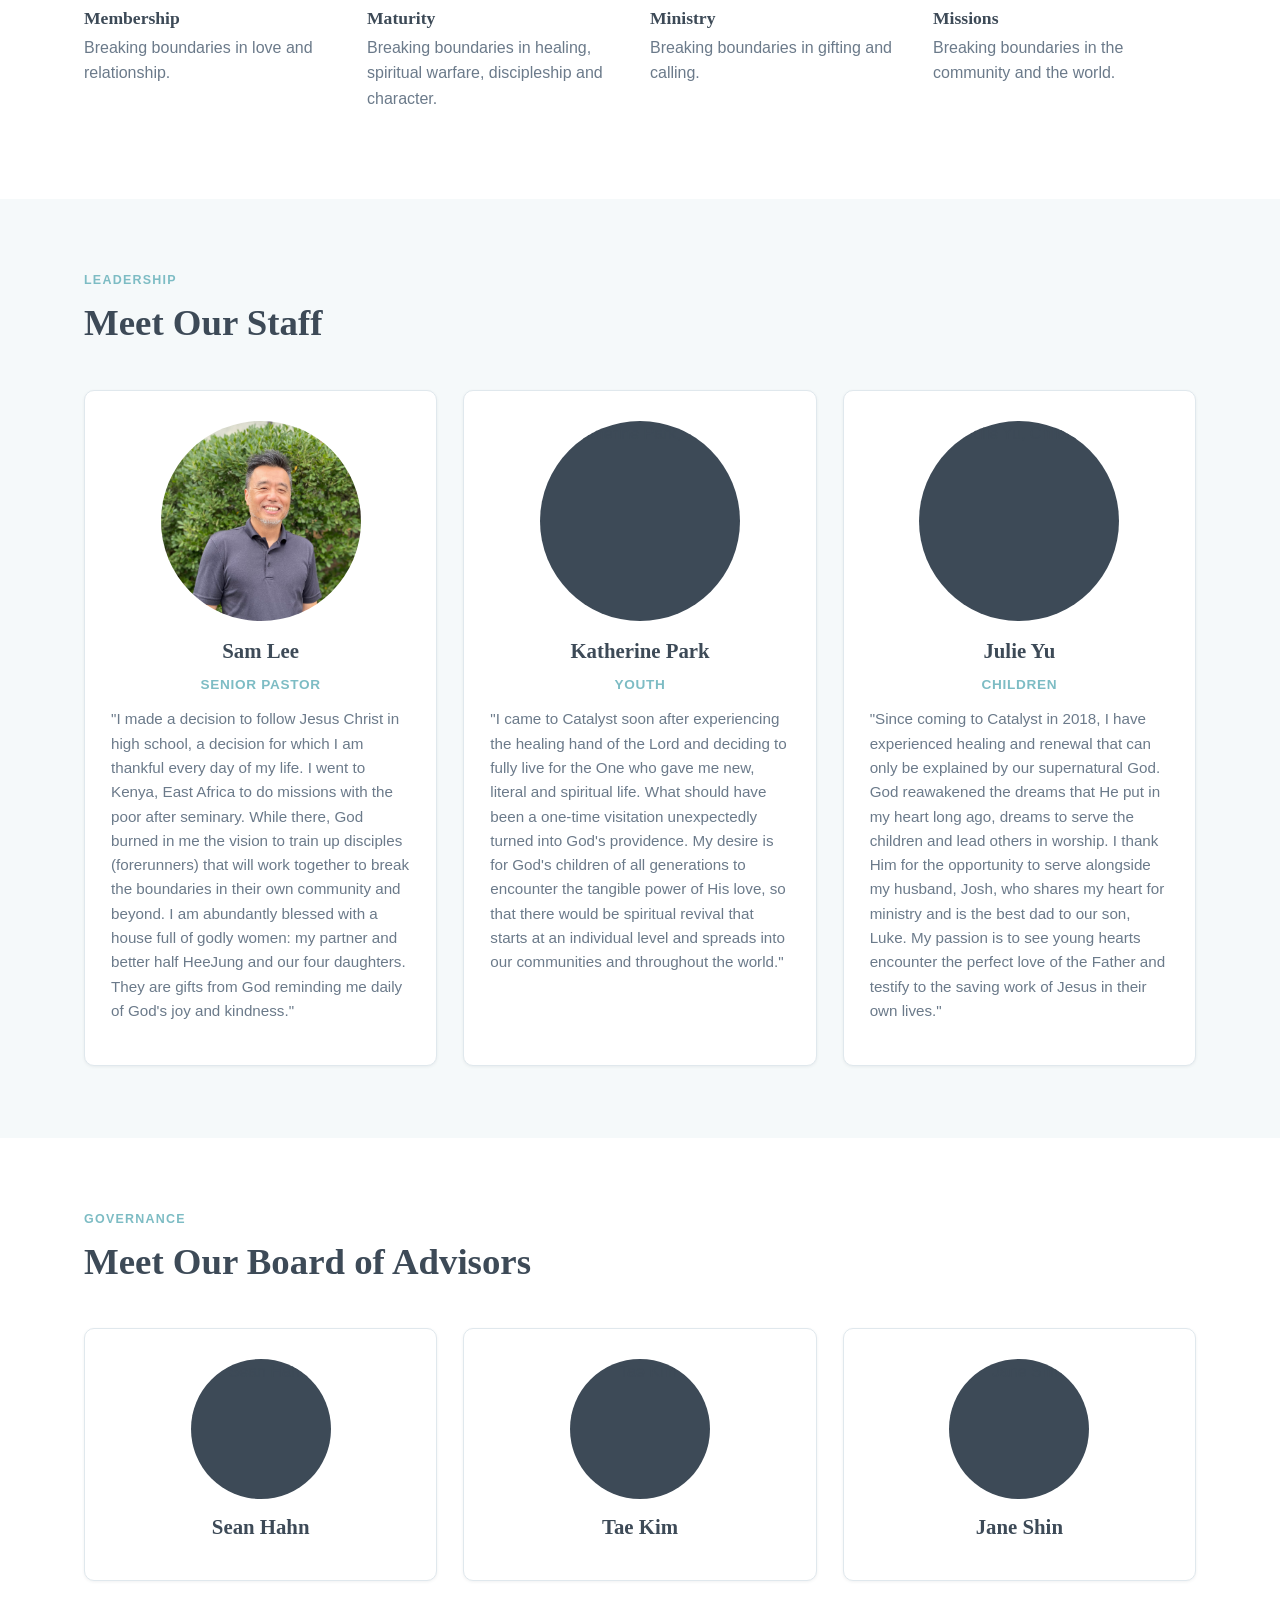
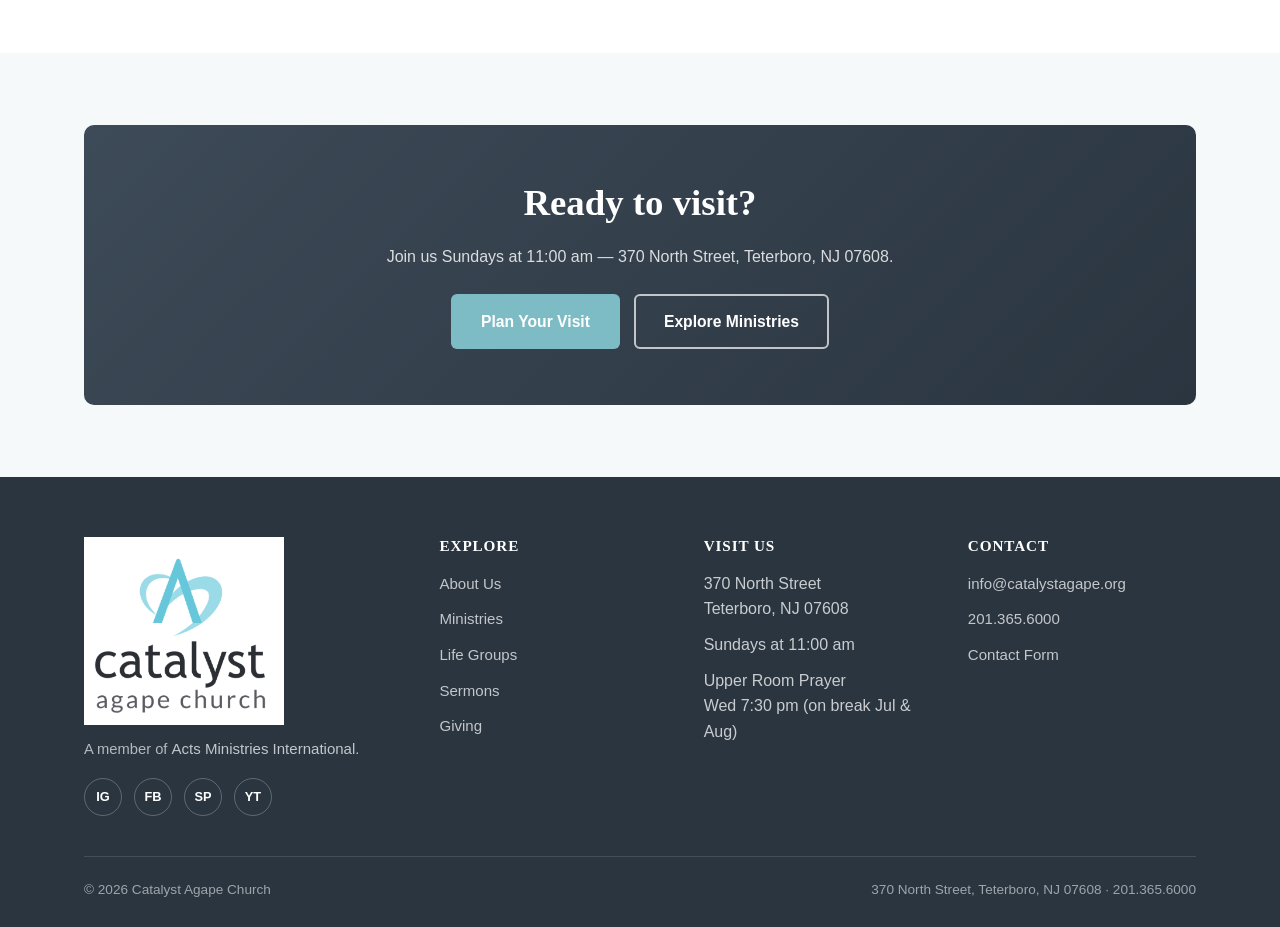
==== commit 13b4de23: "Add files via upload Fix inconsistent branding across pages: unify color palette and logo sizing  " ====
--- a/about.html
+++ b/about.html
@@ -187,7 +187,7 @@
     <div class="footer-grid">
       <div class="footer-brand">
         <a class="brand" href="index.html" style="margin-bottom:12px;">
-          <img class="brand-logo" src="images/logo-mark.png" alt="Catalyst Agape Church">
+          <img class="brand-logo" src="images/logo-lockup.png" alt="Catalyst Agape Church">
         </a>
         <p>A member of <a href="http://www.amichurches.com/">Acts Ministries International</a>.</p>
         <div class="social-row">
--- a/css/style.css
+++ b/css/style.css
@@ -3,18 +3,18 @@
    ========================================================= */
 
 :root {
-  --color-navy: #142942;
-  --color-navy-dark: #0c1b2e;
-  --color-gold: #b8863b;
-  --color-gold-light: #d9a75c;
-  --color-cream: #faf7f2;
+  --color-primary: #7DBCC4;
+  --color-primary-dark: #5fa9b3;
+  --color-charcoal: #3D4A57;
+  --color-charcoal-dark: #2a3540;
+  --color-cream: #f5f9fa;
   --color-paper: #ffffff;
-  --color-ink: #1c2530;
-  --color-ink-soft: #4d5762;
-  --color-line: #e4e1da;
+  --color-ink: #3D4A57;
+  --color-ink-soft: #6b7a8a;
+  --color-line: #e0e8ed;
   --radius: 10px;
-  --shadow-sm: 0 1px 3px rgba(20, 41, 66, 0.08);
-  --shadow-md: 0 8px 24px rgba(20, 41, 66, 0.12);
+  --shadow-sm: 0 1px 3px rgba(61, 74, 87, 0.08);
+  --shadow-md: 0 8px 24px rgba(61, 74, 87, 0.12);
   --max-width: 1160px;
   --font-body: -apple-system, BlinkMacSystemFont, "Segoe UI", Roboto, Helvetica, Arial, sans-serif;
   --font-serif: Georgia, "Times New Roman", serif;
@@ -35,12 +35,12 @@
 
 img { max-width: 100%; display: block; }
 
-a { color: var(--color-navy); text-decoration: none; }
-a:hover { color: var(--color-gold); }
+a { color: var(--color-charcoal); text-decoration: none; }
+a:hover { color: var(--color-primary); }
 
 h1, h2, h3, h4 {
   font-family: var(--font-serif);
-  color: var(--color-navy);
+  color: var(--color-charcoal);
   line-height: 1.2;
   margin: 0 0 0.5em;
 }
@@ -60,7 +60,7 @@
   position: absolute;
   left: -999px;
   top: 0;
-  background: var(--color-navy);
+  background: var(--color-charcoal);
   color: #fff;
   padding: 10px 16px;
   z-index: 1000;
@@ -80,10 +80,10 @@
   transition: transform 0.15s ease, box-shadow 0.15s ease, background 0.15s ease, color 0.15s ease;
 }
 .btn-primary {
-  background: var(--color-gold);
-  color: #fff;
-}
-.btn-primary:hover { background: var(--color-gold-light); color: #fff; transform: translateY(-1px); }
+  background: var(--color-primary);
+  color: #fff;
+}
+.btn-primary:hover { background: var(--color-primary-dark); color: #fff; transform: translateY(-1px); }
 .btn-outline {
   background: transparent;
   border-color: rgba(255,255,255,0.7);
@@ -91,10 +91,10 @@
 }
 .btn-outline:hover { background: rgba(255,255,255,0.12); color: #fff; }
 .btn-navy {
-  background: var(--color-navy);
-  color: #fff;
-}
-.btn-navy:hover { background: var(--color-navy-dark); color: #fff; }
+  background: var(--color-charcoal);
+  color: #fff;
+}
+.btn-navy:hover { background: var(--color-charcoal-dark); color: #fff; }
 .btn-block { display: block; width: 100%; }
 
 /* ---------- Header ---------- */
@@ -121,20 +121,12 @@
   font-family: var(--font-serif);
   font-size: 1.35rem;
   font-weight: 700;
-  color: var(--color-navy);
-}
-.brand-mark {
-  width: 38px;
-  height: 38px;
-  border-radius: 8px;
-  background: var(--color-navy);
-  color: #fff;
-  display: flex;
-  align-items: center;
-  justify-content: center;
-  font-family: var(--font-serif);
-  font-weight: 700;
-  font-size: 1.1rem;
+  color: var(--color-charcoal);
+}
+.brand-logo {
+  height: 44px;
+  width: auto;
+  display: block;
   flex-shrink: 0;
 }
 .brand small {
@@ -146,6 +138,11 @@
   color: var(--color-ink-soft);
   text-transform: uppercase;
 }
+.footer-brand .brand-logo {
+  height: auto;
+  width: 200px;
+  max-width: 100%;
+}
 
 .main-nav {
   display: flex;
@@ -168,8 +165,8 @@
 }
 .main-nav a:hover,
 .main-nav a[aria-current="page"] {
-  color: var(--color-navy);
-  border-bottom-color: var(--color-gold);
+  color: var(--color-charcoal);
+  border-bottom-color: var(--color-primary);
 }
 
 .nav-cta { flex-shrink: 0; }
@@ -185,14 +182,14 @@
   display: block;
   width: 26px;
   height: 2px;
-  background: var(--color-navy);
+  background: var(--color-charcoal);
   margin: 6px 0;
   transition: transform 0.2s ease, opacity 0.2s ease;
 }
 
 /* ---------- Hero ---------- */
 .hero {
-  background: linear-gradient(135deg, var(--color-navy) 0%, var(--color-navy-dark) 100%);
+  background: linear-gradient(135deg, var(--color-charcoal) 0%, var(--color-charcoal-dark) 100%);
   color: #fff;
   position: relative;
   overflow: hidden;
@@ -202,8 +199,8 @@
   position: absolute;
   inset: 0;
   background:
-    radial-gradient(circle at 85% 20%, rgba(184,134,59,0.25), transparent 45%),
-    radial-gradient(circle at 10% 90%, rgba(184,134,59,0.15), transparent 40%);
+    radial-gradient(circle at 85% 20%, rgba(125,188,196,0.15), transparent 45%),
+    radial-gradient(circle at 10% 90%, rgba(125,188,196,0.1), transparent 40%);
 }
 .hero-inner {
   position: relative;
@@ -216,7 +213,7 @@
   letter-spacing: 0.12em;
   font-size: 0.8rem;
   font-weight: 700;
-  color: var(--color-gold-light);
+  color: #a5d9e0;
   margin-bottom: 14px;
 }
 .hero h1 { color: #fff; max-width: 720px; }
@@ -246,7 +243,7 @@
 .hero-fact span { color: rgba(255,255,255,0.72); font-size: 0.92rem; }
 
 .page-hero {
-  background: linear-gradient(135deg, var(--color-navy) 0%, var(--color-navy-dark) 100%);
+  background: linear-gradient(135deg, var(--color-charcoal) 0%, var(--color-charcoal-dark) 100%);
   color: #fff;
   padding: 64px 0 56px;
 }
@@ -269,7 +266,7 @@
   letter-spacing: 0.1em;
   font-size: 0.78rem;
   font-weight: 700;
-  color: var(--color-gold);
+  color: var(--color-primary);
   margin-bottom: 10px;
 }
 
@@ -299,8 +296,8 @@
   width: 46px;
   height: 46px;
   border-radius: 8px;
-  background: rgba(184,134,59,0.12);
-  color: var(--color-gold);
+  background: rgba(125,188,196,0.15);
+  color: var(--color-primary);
   display: flex;
   align-items: center;
   justify-content: center;
@@ -313,7 +310,7 @@
 /* ---------- Image placeholder (no real photo supplied yet) ---------- */
 .img-frame {
   position: relative;
-  background: var(--color-navy);
+  background: var(--color-charcoal);
   border-radius: var(--radius);
   overflow: hidden;
   aspect-ratio: 4 / 3;
@@ -327,7 +324,7 @@
   justify-content: center;
   text-align: center;
   padding: 16px;
-  background: linear-gradient(135deg, #1b3350, #0c1b2e);
+  background: linear-gradient(135deg, var(--color-charcoal), var(--color-charcoal-dark));
   color: rgba(255,255,255,0.75);
   font-size: 0.8rem;
   line-height: 1.5;
@@ -336,7 +333,7 @@
 
 /* ---------- Verse / callout ---------- */
 .verse-block {
-  background: var(--color-navy);
+  background: var(--color-charcoal);
   color: #fff;
   border-radius: var(--radius);
   padding: 46px;
@@ -349,7 +346,7 @@
   margin: 0 0 14px;
   line-height: 1.5;
 }
-.verse-block cite { color: var(--color-gold-light); font-style: normal; font-weight: 600; }
+.verse-block cite { color: #a5d9e0; font-style: normal; font-weight: 600; }
 
 /* ---------- Pillars ---------- */
 .pillars {
@@ -358,7 +355,7 @@
   gap: 20px;
 }
 .pillar {
-  border-top: 3px solid var(--color-gold);
+  border-top: 3px solid var(--color-primary);
   padding-top: 16px;
 }
 .pillar h3 { font-size: 1.1rem; margin-bottom: 6px; }
@@ -367,7 +364,7 @@
 .staff-card { text-align: center; }
 .staff-card .img-frame { max-width: 200px; margin: 0 auto 18px; }
 .staff-role {
-  color: var(--color-gold);
+  color: var(--color-primary);
   font-weight: 700;
   font-size: 0.85rem;
   text-transform: uppercase;
@@ -389,17 +386,17 @@
   flex-shrink: 0;
   width: 70px;
   text-align: center;
-  background: var(--color-navy);
+  background: var(--color-charcoal);
   color: #fff;
   border-radius: 8px;
   padding: 10px 6px;
 }
-.event-date .month { display: block; font-size: 0.7rem; text-transform: uppercase; letter-spacing: 0.06em; color: var(--color-gold-light); }
+.event-date .month { display: block; font-size: 0.7rem; text-transform: uppercase; letter-spacing: 0.06em; color: #a5d9e0; }
 .event-date .day { display: block; font-family: var(--font-serif); font-size: 1.5rem; font-weight: 700; }
 
 /* ---------- CTA banner ---------- */
 .cta-banner {
-  background: linear-gradient(135deg, var(--color-navy), var(--color-navy-dark));
+  background: linear-gradient(135deg, var(--color-charcoal), var(--color-charcoal-dark));
   color: #fff;
   border-radius: var(--radius);
   padding: 56px;
@@ -426,7 +423,7 @@
   flex-shrink: 0;
   width: 120px;
   font-weight: 700;
-  color: var(--color-navy);
+  color: var(--color-charcoal);
   font-size: 0.9rem;
   text-transform: uppercase;
   letter-spacing: 0.04em;
@@ -439,7 +436,7 @@
   font-weight: 600;
   font-size: 0.9rem;
   margin-bottom: 6px;
-  color: var(--color-navy);
+  color: var(--color-charcoal);
 }
 input, textarea, select {
   width: 100%;
@@ -453,8 +450,8 @@
 }
 input:focus, textarea:focus, select:focus {
   outline: none;
-  border-color: var(--color-gold);
-  box-shadow: 0 0 0 3px rgba(184,134,59,0.15);
+  border-color: var(--color-primary);
+  box-shadow: 0 0 0 3px rgba(125,188,196,0.15);
 }
 textarea { resize: vertical; min-height: 130px; }
 .form-note { font-size: 0.85rem; color: var(--color-ink-soft); margin-top: -8px; }
@@ -471,13 +468,13 @@
 
 /* ---------- Giving methods ---------- */
 .give-method {
-  border-left: 3px solid var(--color-gold);
+  border-left: 3px solid var(--color-primary);
   padding-left: 20px;
 }
 
 /* ---------- Footer ---------- */
 .site-footer {
-  background: var(--color-navy-dark);
+  background: var(--color-charcoal-dark);
   color: rgba(255,255,255,0.75);
   padding: 60px 0 26px;
 }
@@ -497,7 +494,7 @@
 .footer-grid ul { list-style: none; margin: 0; padding: 0; }
 .footer-grid li { margin-bottom: 10px; }
 .footer-grid a { color: rgba(255,255,255,0.72); font-size: 0.94rem; }
-.footer-grid a:hover { color: var(--color-gold-light); }
+.footer-grid a:hover { color: var(--color-primary); }
 .footer-brand p { color: rgba(255,255,255,0.65); font-size: 0.92rem; max-width: 280px; }
 .social-row { display: flex; gap: 12px; margin-top: 16px; }
 .social-row a {
@@ -512,7 +509,7 @@
   font-weight: 700;
   color: #fff;
 }
-.social-row a:hover { background: var(--color-gold); border-color: var(--color-gold); }
+.social-row a:hover { background: var(--color-primary); border-color: var(--color-primary); }
 .footer-bottom {
   border-top: 1px solid rgba(255,255,255,0.12);
   padding-top: 22px;
@@ -531,8 +528,8 @@
 .small { font-size: 0.88rem; }
 .tag {
   display: inline-block;
-  background: rgba(184,134,59,0.12);
-  color: var(--color-gold);
+  background: rgba(125,188,196,0.15);
+  color: var(--color-primary);
   font-size: 0.75rem;
   font-weight: 700;
   text-transform: uppercase;
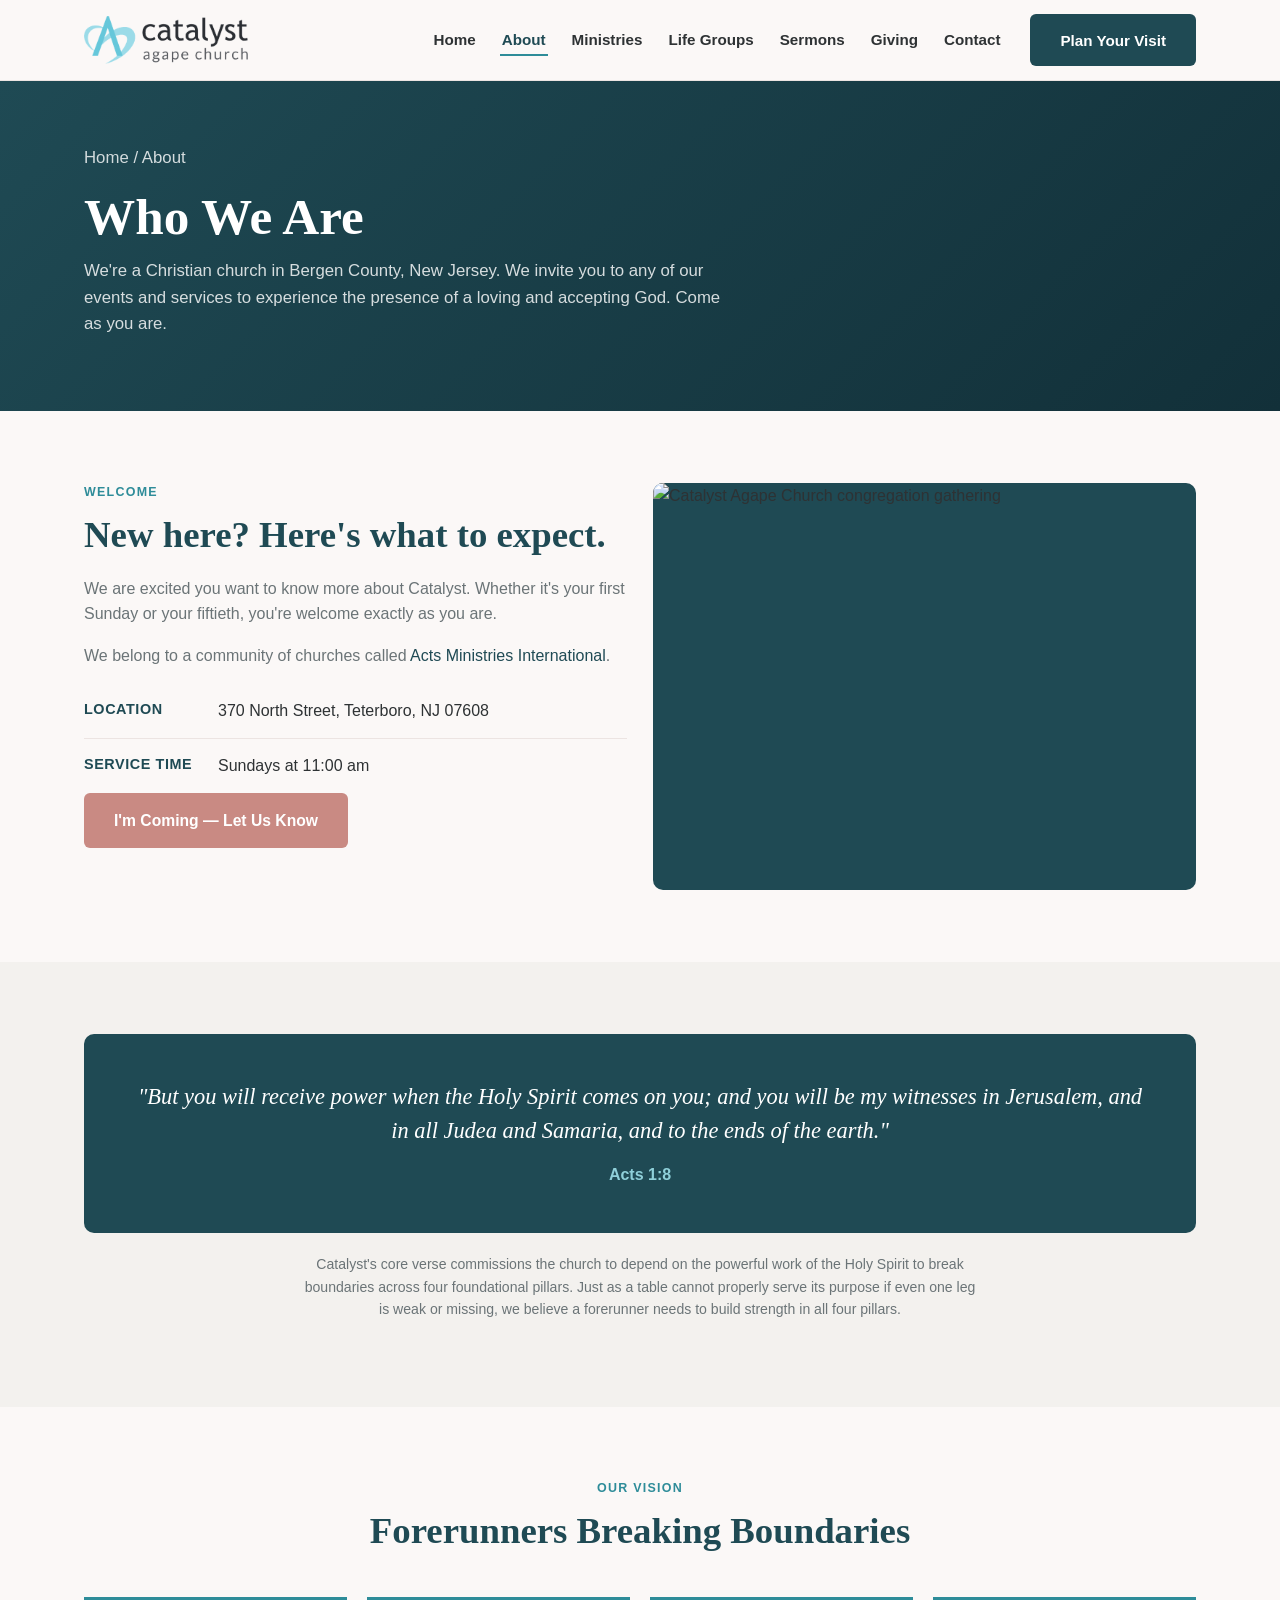
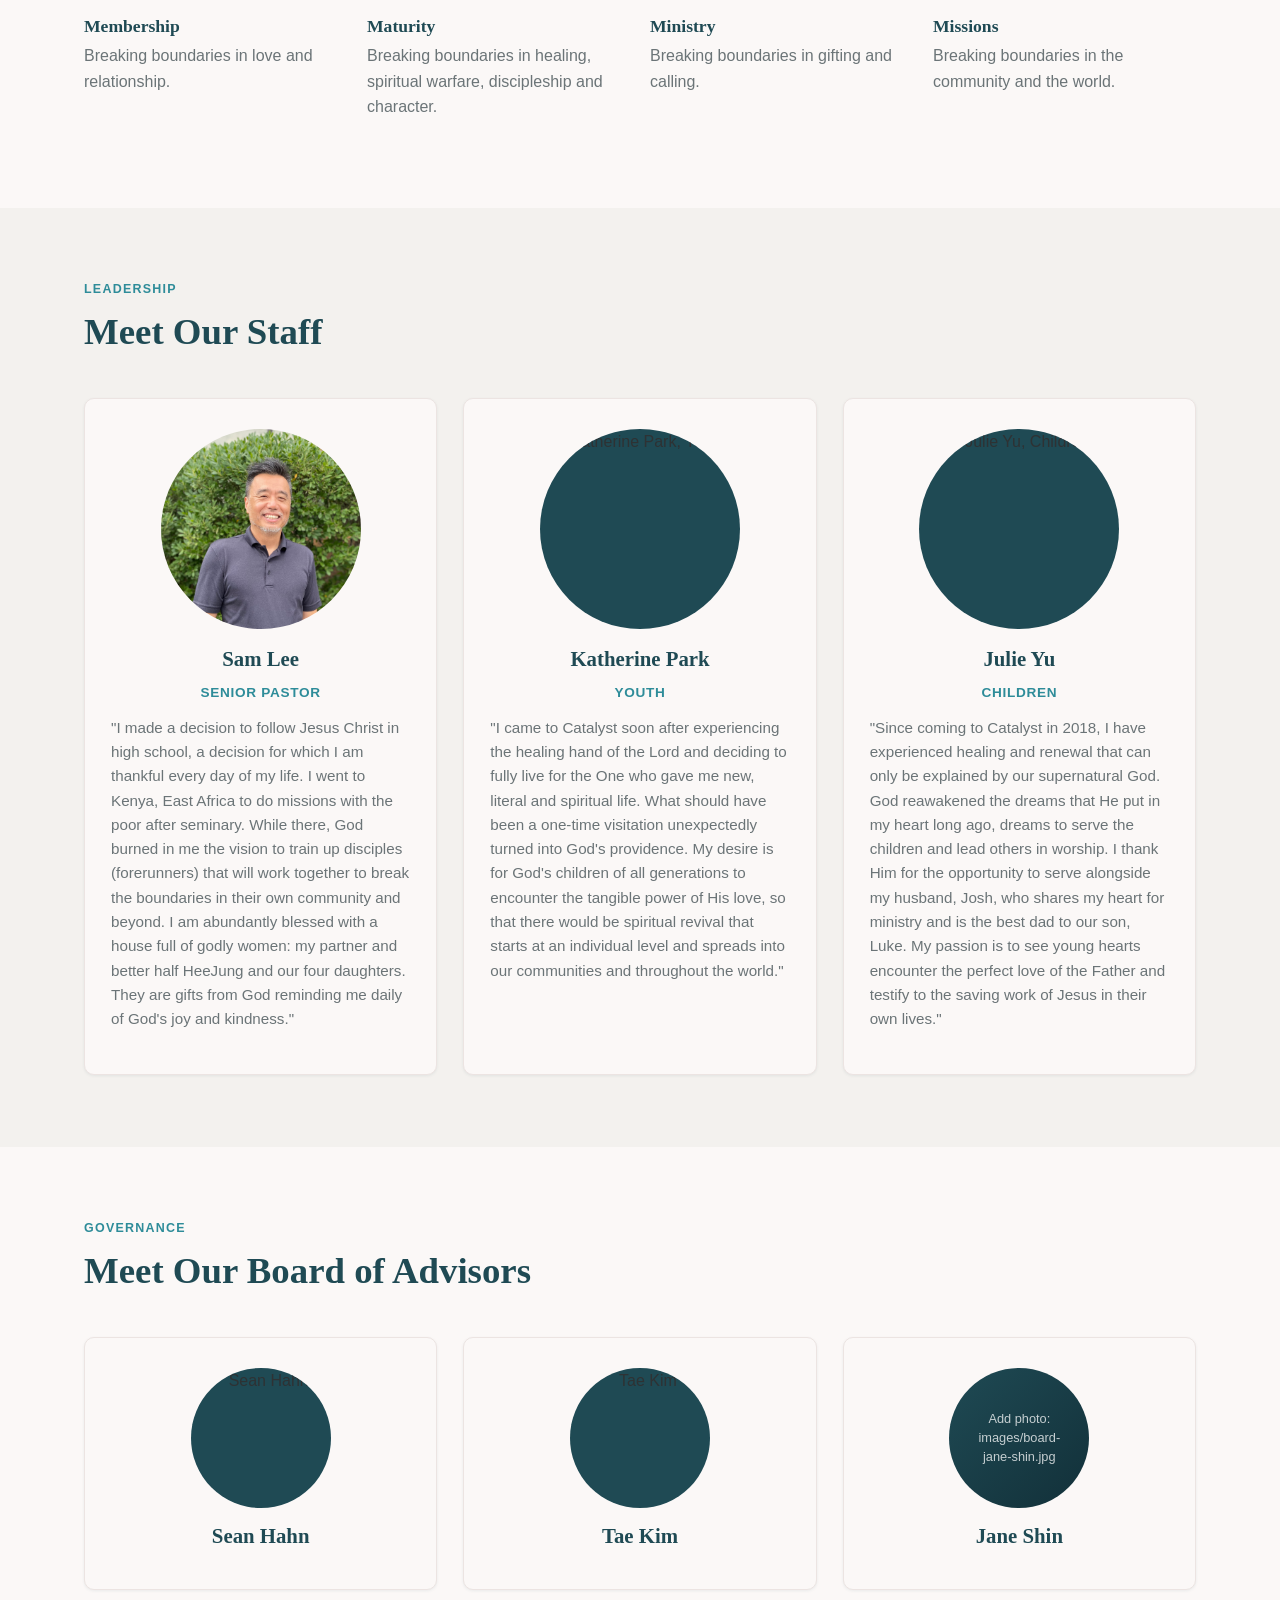
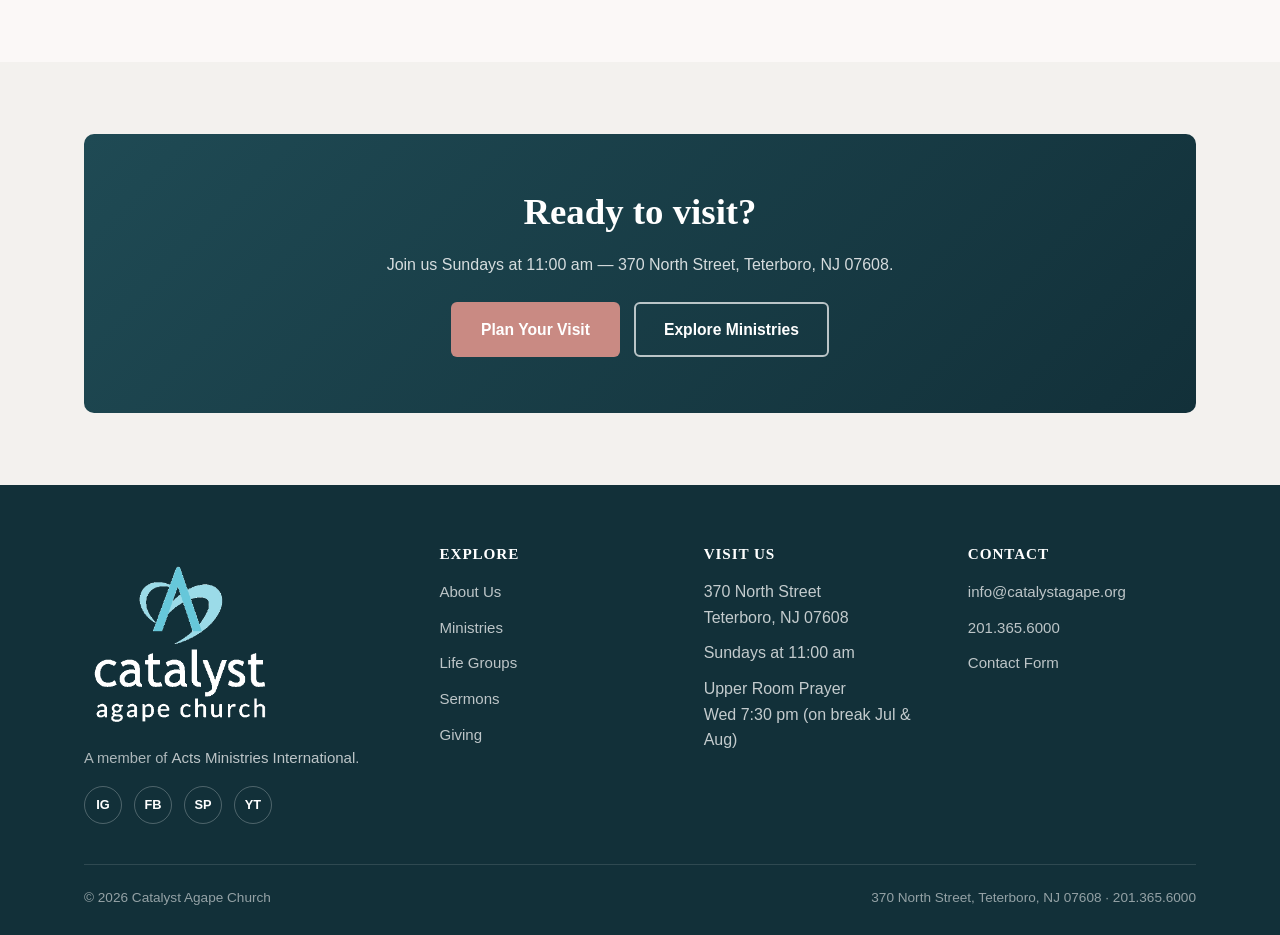
==== commit c33e64b8: "Add files via upload Recolor footer logo text to white for visibility on dark background" ====
--- a/about.html
+++ b/about.html
@@ -15,7 +15,7 @@
 <header class="site-header">
   <div class="header-inner">
     <a class="brand" href="index.html">
-      <img class="brand-logo" src="images/logo-mark.png" alt="Catalyst Agape Church">
+      <img class="brand-logo" src="images/logo-header.png" alt="Catalyst Agape Church">
     </a>
     <nav class="main-nav" aria-label="Primary">
       <ul>
--- a/css/style.css
+++ b/css/style.css
@@ -3,18 +3,20 @@
    ========================================================= */
 
 :root {
-  --color-primary: #7DBCC4;
-  --color-primary-dark: #5fa9b3;
-  --color-charcoal: #3D4A57;
-  --color-charcoal-dark: #2a3540;
-  --color-cream: #f5f9fa;
-  --color-paper: #ffffff;
-  --color-ink: #3D4A57;
-  --color-ink-soft: #6b7a8a;
-  --color-line: #e0e8ed;
+  --color-primary: #2E8C99;
+  --color-primary-dark: #24707a;
+  --color-accent: #C98A83;
+  --color-accent-dark: #b06f68;
+  --color-charcoal: #1F4A54;
+  --color-charcoal-dark: #123039;
+  --color-cream: #F3F1EE;
+  --color-paper: #FBF8F7;
+  --color-ink: #2E3234;
+  --color-ink-soft: #6b7477;
+  --color-line: #ece4e2;
   --radius: 10px;
-  --shadow-sm: 0 1px 3px rgba(61, 74, 87, 0.08);
-  --shadow-md: 0 8px 24px rgba(61, 74, 87, 0.12);
+  --shadow-sm: 0 1px 3px rgba(31, 74, 84, 0.08);
+  --shadow-md: 0 8px 24px rgba(31, 74, 84, 0.14);
   --max-width: 1160px;
   --font-body: -apple-system, BlinkMacSystemFont, "Segoe UI", Roboto, Helvetica, Arial, sans-serif;
   --font-serif: Georgia, "Times New Roman", serif;
@@ -80,10 +82,10 @@
   transition: transform 0.15s ease, box-shadow 0.15s ease, background 0.15s ease, color 0.15s ease;
 }
 .btn-primary {
-  background: var(--color-primary);
-  color: #fff;
-}
-.btn-primary:hover { background: var(--color-primary-dark); color: #fff; transform: translateY(-1px); }
+  background: var(--color-accent);
+  color: #fff;
+}
+.btn-primary:hover { background: var(--color-accent-dark); color: #fff; transform: translateY(-1px); }
 .btn-outline {
   background: transparent;
   border-color: rgba(255,255,255,0.7);
@@ -124,7 +126,7 @@
   color: var(--color-charcoal);
 }
 .brand-logo {
-  height: 44px;
+  height: 48px;
   width: auto;
   display: block;
   flex-shrink: 0;
@@ -163,6 +165,12 @@
   padding: 6px 2px;
   border-bottom: 2px solid transparent;
 }
+.nav-cta .btn {
+  color: #fff;
+  border-bottom: none;
+  padding: 13px 28px;
+}
+.nav-cta .btn:hover { color: #fff; }
 .main-nav a:hover,
 .main-nav a[aria-current="page"] {
   color: var(--color-charcoal);
@@ -199,8 +207,8 @@
   position: absolute;
   inset: 0;
   background:
-    radial-gradient(circle at 85% 20%, rgba(125,188,196,0.15), transparent 45%),
-    radial-gradient(circle at 10% 90%, rgba(125,188,196,0.1), transparent 40%);
+    radial-gradient(circle at 85% 20%, rgba(46,140,153,0.15), transparent 45%),
+    radial-gradient(circle at 10% 90%, rgba(46,140,153,0.1), transparent 40%);
 }
 .hero-inner {
   position: relative;
@@ -213,7 +221,7 @@
   letter-spacing: 0.12em;
   font-size: 0.8rem;
   font-weight: 700;
-  color: #a5d9e0;
+  color: #8fd0d9;
   margin-bottom: 14px;
 }
 .hero h1 { color: #fff; max-width: 720px; }
@@ -296,7 +304,7 @@
   width: 46px;
   height: 46px;
   border-radius: 8px;
-  background: rgba(125,188,196,0.15);
+  background: rgba(46,140,153,0.15);
   color: var(--color-primary);
   display: flex;
   align-items: center;
@@ -346,7 +354,7 @@
   margin: 0 0 14px;
   line-height: 1.5;
 }
-.verse-block cite { color: #a5d9e0; font-style: normal; font-weight: 600; }
+.verse-block cite { color: #8fd0d9; font-style: normal; font-weight: 600; }
 
 /* ---------- Pillars ---------- */
 .pillars {
@@ -391,7 +399,7 @@
   border-radius: 8px;
   padding: 10px 6px;
 }
-.event-date .month { display: block; font-size: 0.7rem; text-transform: uppercase; letter-spacing: 0.06em; color: #a5d9e0; }
+.event-date .month { display: block; font-size: 0.7rem; text-transform: uppercase; letter-spacing: 0.06em; color: #8fd0d9; }
 .event-date .day { display: block; font-family: var(--font-serif); font-size: 1.5rem; font-weight: 700; }
 
 /* ---------- CTA banner ---------- */
@@ -451,7 +459,7 @@
 input:focus, textarea:focus, select:focus {
   outline: none;
   border-color: var(--color-primary);
-  box-shadow: 0 0 0 3px rgba(125,188,196,0.15);
+  box-shadow: 0 0 0 3px rgba(46,140,153,0.15);
 }
 textarea { resize: vertical; min-height: 130px; }
 .form-note { font-size: 0.85rem; color: var(--color-ink-soft); margin-top: -8px; }
@@ -528,7 +536,7 @@
 .small { font-size: 0.88rem; }
 .tag {
   display: inline-block;
-  background: rgba(125,188,196,0.15);
+  background: rgba(46,140,153,0.15);
   color: var(--color-primary);
   font-size: 0.75rem;
   font-weight: 700;
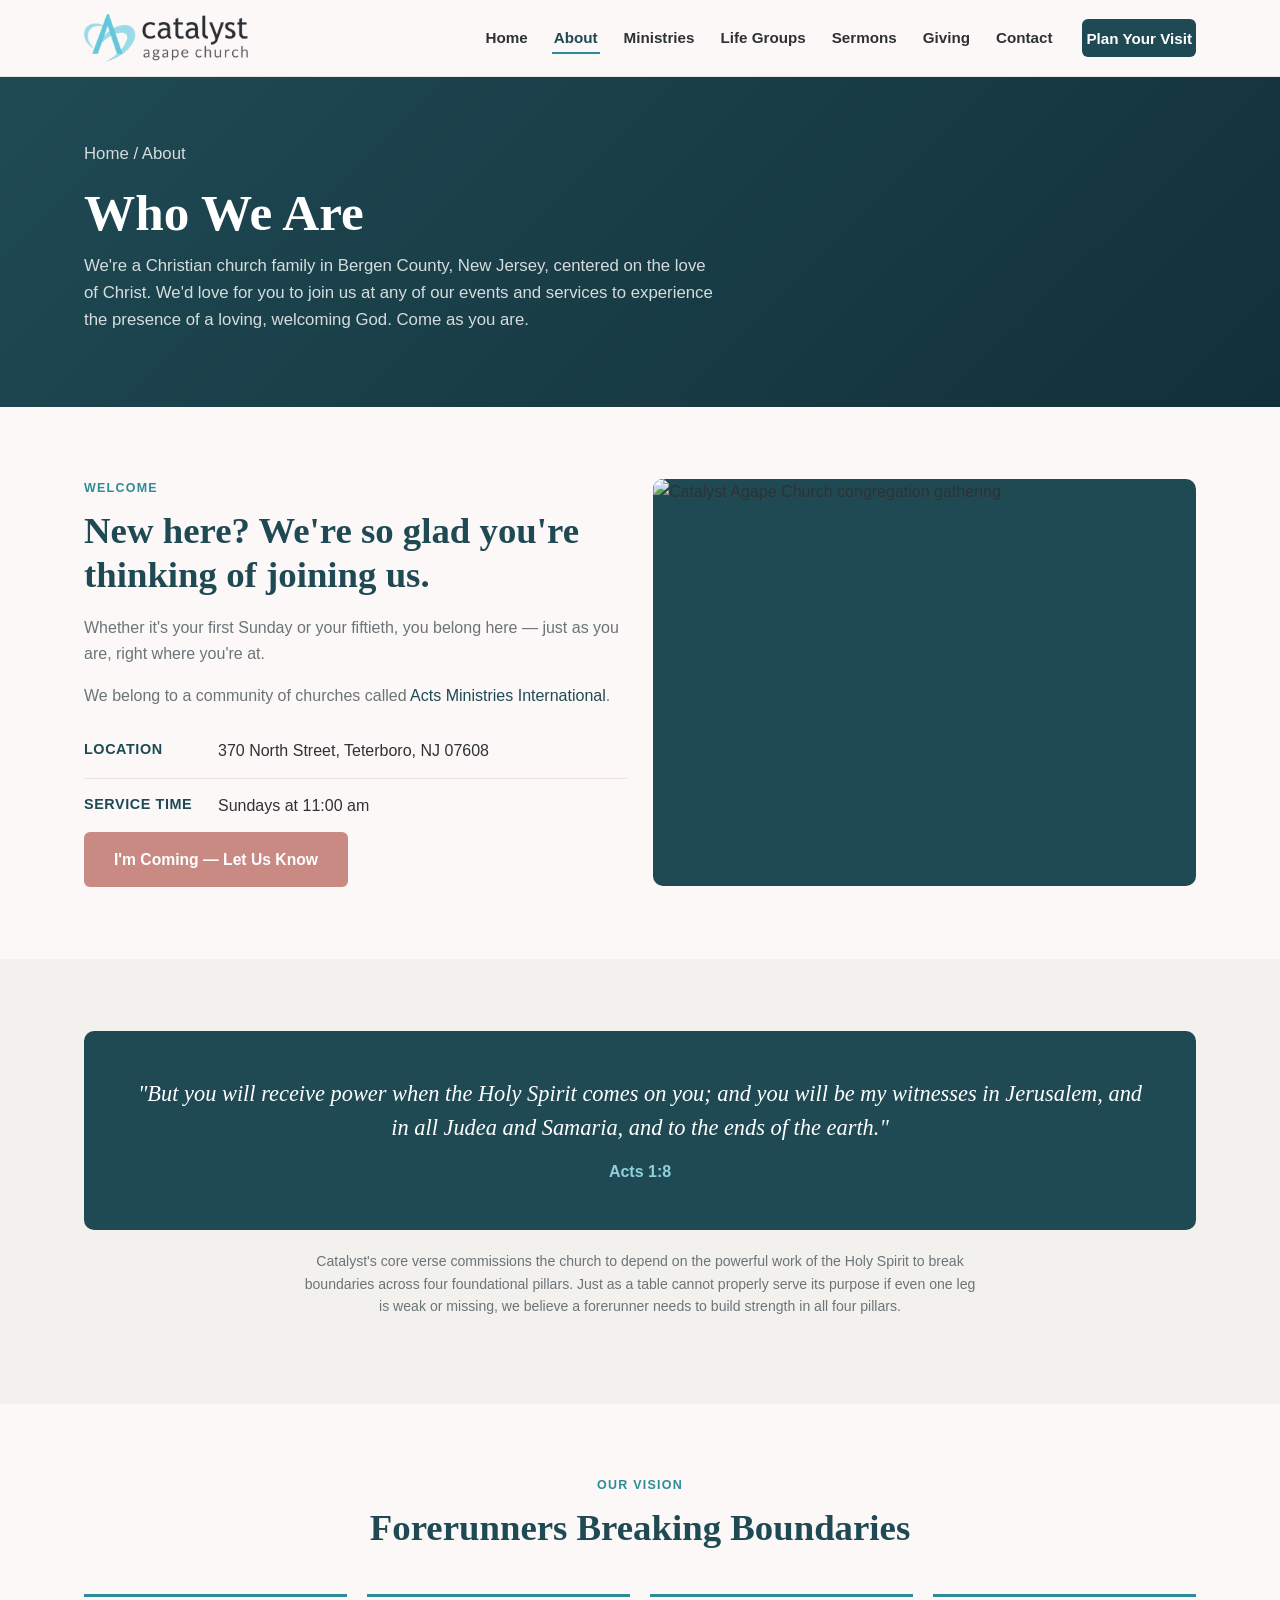
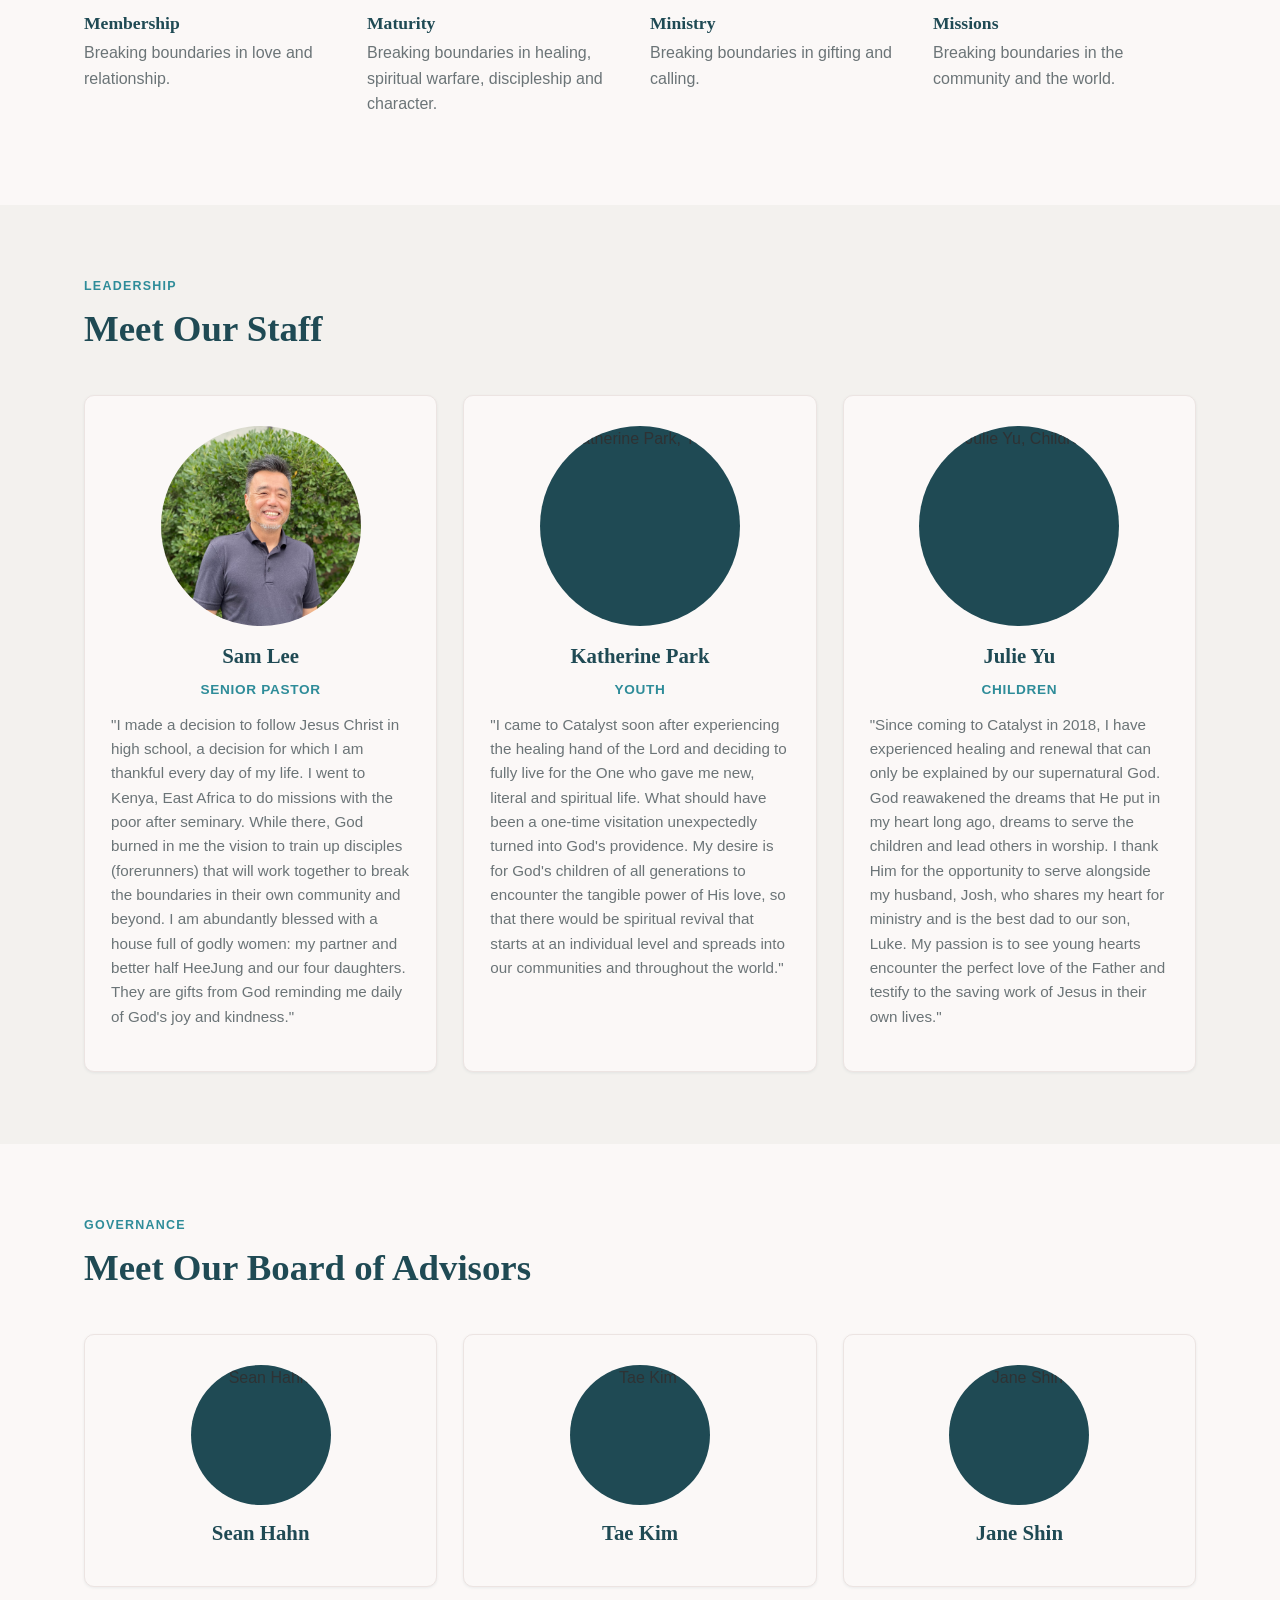
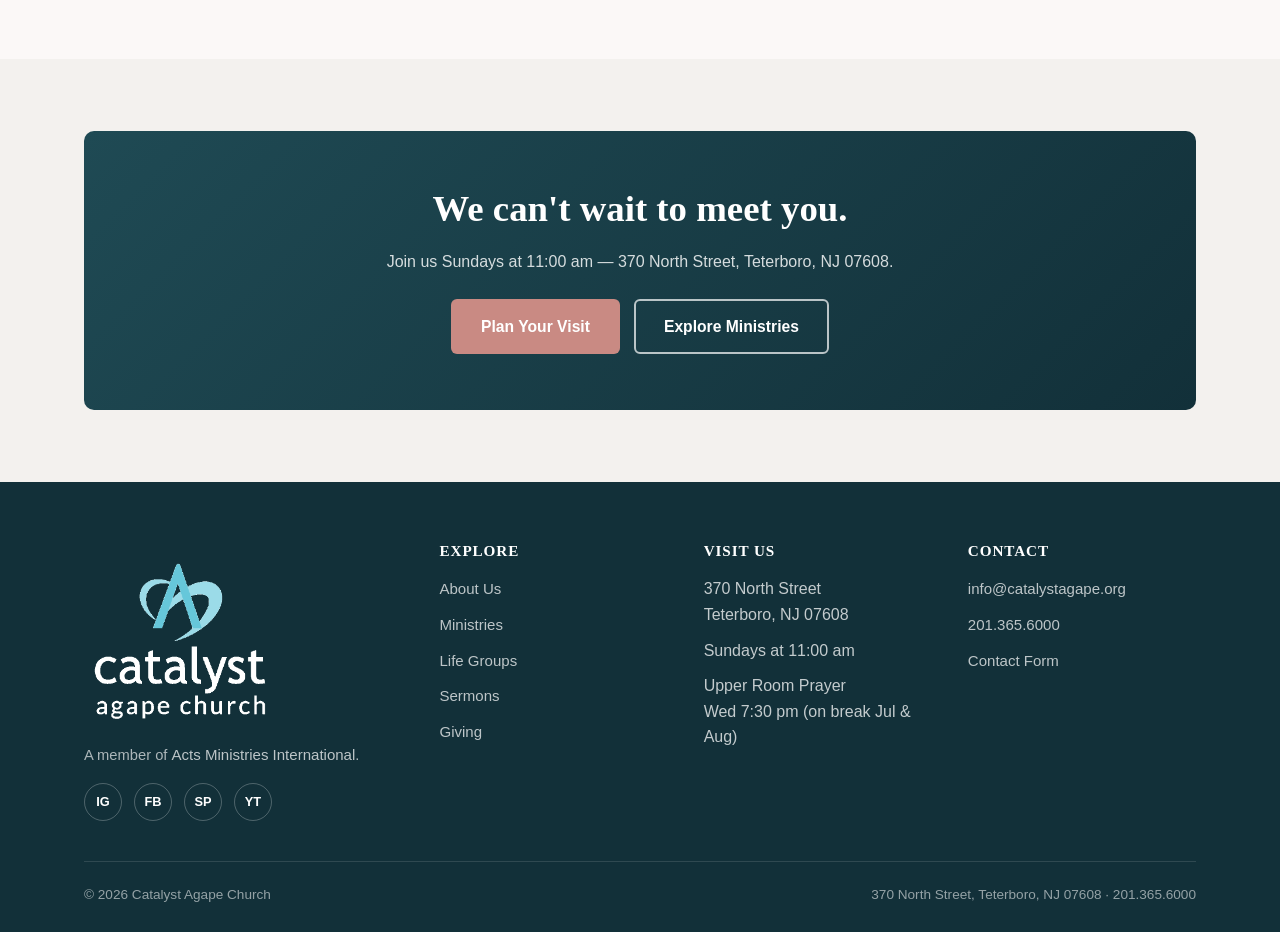
==== commit 98de5a12: "Add files via upload" ====
--- a/about.html
+++ b/about.html
@@ -41,7 +41,7 @@
     <div class="container">
       <p class="breadcrumb"><a href="index.html">Home</a> / About</p>
       <h1>Who We Are</h1>
-      <p>We're a Christian church in Bergen County, New Jersey. We invite you to any of our events and services to experience the presence of a loving and accepting God. Come as you are.</p>
+      <p>We're a Christian church family in Bergen County, New Jersey, centered on the love of Christ. We'd love for you to join us at any of our events and services to experience the presence of a loving, welcoming God. Come as you are.</p>
     </div>
   </section>
 
@@ -50,8 +50,8 @@
       <div class="grid grid-2">
         <div>
           <p class="eyebrow">Welcome</p>
-          <h2>New here? Here's what to expect.</h2>
-          <p>We are excited you want to know more about Catalyst. Whether it's your first Sunday or your fiftieth, you're welcome exactly as you are.</p>
+          <h2>New here? We're so glad you're thinking of joining us.</h2>
+          <p>Whether it's your first Sunday or your fiftieth, you belong here — just as you are, right where you're at.</p>
           <p>We belong to a community of churches called <a href="https://amichurches.com/our-values">Acts Ministries International</a>.</p>
           <ul class="info-list">
             <li><span class="label">Location</span><span>370 North Street, Teterboro, NJ 07608</span></li>
@@ -170,7 +170,7 @@
   <section class="section-alt">
     <div class="container">
       <div class="cta-banner">
-        <h2>Ready to visit?</h2>
+        <h2>We can't wait to meet you.</h2>
         <p>Join us Sundays at 11:00 am — 370 North Street, Teterboro, NJ 07608.</p>
         <div class="cta-actions">
           <a class="btn btn-primary" href="contact.html">Plan Your Visit</a>
--- a/css/style.css
+++ b/css/style.css
@@ -23,7 +23,6 @@
 }
 
 * { box-sizing: border-box; }
-
 html { scroll-behavior: smooth; }
 
 body {
@@ -36,7 +35,6 @@
 }
 
 img { max-width: 100%; display: block; }
-
 a { color: var(--color-charcoal); text-decoration: none; }
 a:hover { color: var(--color-primary); }
 
@@ -46,26 +44,17 @@
   line-height: 1.2;
   margin: 0 0 0.5em;
 }
-
 h1 { font-size: clamp(2rem, 5vw, 3.2rem); }
 h2 { font-size: clamp(1.6rem, 3.5vw, 2.3rem); }
 h3 { font-size: 1.3rem; }
 p { margin: 0 0 1em; color: var(--color-ink-soft); }
 
-.container {
-  max-width: var(--max-width);
-  margin: 0 auto;
-  padding: 0 24px;
-}
+.container { max-width: var(--max-width); margin: 0 auto; padding: 0 24px; }
 
 .skip-link {
-  position: absolute;
-  left: -999px;
-  top: 0;
-  background: var(--color-charcoal);
-  color: #fff;
-  padding: 10px 16px;
-  z-index: 1000;
+  position: absolute; left: -999px; top: 0;
+  background: var(--color-charcoal); color: #fff;
+  padding: 10px 16px; z-index: 1000;
 }
 .skip-link:focus { left: 12px; top: 12px; }
 
@@ -81,187 +70,55 @@
   border: 2px solid transparent;
   transition: transform 0.15s ease, box-shadow 0.15s ease, background 0.15s ease, color 0.15s ease;
 }
-.btn-primary {
-  background: var(--color-accent);
-  color: #fff;
-}
+.btn-primary { background: var(--color-accent); color: #fff; }
 .btn-primary:hover { background: var(--color-accent-dark); color: #fff; transform: translateY(-1px); }
-.btn-outline {
-  background: transparent;
-  border-color: rgba(255,255,255,0.7);
-  color: #fff;
-}
+.btn-outline { background: transparent; border-color: rgba(255,255,255,0.7); color: #fff; }
 .btn-outline:hover { background: rgba(255,255,255,0.12); color: #fff; }
-.btn-navy {
-  background: var(--color-charcoal);
-  color: #fff;
-}
+.btn-navy { background: var(--color-charcoal); color: #fff; }
 .btn-navy:hover { background: var(--color-charcoal-dark); color: #fff; }
 .btn-block { display: block; width: 100%; }
 
 /* ---------- Header ---------- */
-.site-header {
-  position: sticky;
-  top: 0;
-  z-index: 500;
-  background: var(--color-paper);
-  border-bottom: 1px solid var(--color-line);
-}
-.header-inner {
-  max-width: var(--max-width);
-  margin: 0 auto;
-  padding: 14px 24px;
-  display: flex;
-  align-items: center;
-  justify-content: space-between;
-  gap: 16px;
-}
-.brand {
-  display: flex;
-  align-items: center;
-  gap: 10px;
-  font-family: var(--font-serif);
-  font-size: 1.35rem;
-  font-weight: 700;
-  color: var(--color-charcoal);
-}
-.brand-logo {
-  height: 48px;
-  width: auto;
-  display: block;
-  flex-shrink: 0;
-}
-.brand small {
-  display: block;
-  font-family: var(--font-body);
-  font-weight: 500;
-  font-size: 0.65rem;
-  letter-spacing: 0.06em;
-  color: var(--color-ink-soft);
-  text-transform: uppercase;
-}
-.footer-brand .brand-logo {
-  height: auto;
-  width: 200px;
-  max-width: 100%;
-}
-
-.main-nav {
-  display: flex;
-  align-items: center;
-  gap: 28px;
-}
-.main-nav ul {
-  list-style: none;
-  display: flex;
-  gap: 22px;
-  margin: 0;
-  padding: 0;
-}
-.main-nav a {
-  font-size: 0.95rem;
-  font-weight: 600;
-  color: var(--color-ink);
-  padding: 6px 2px;
-  border-bottom: 2px solid transparent;
-}
-.nav-cta .btn {
-  color: #fff;
-  border-bottom: none;
-  padding: 13px 28px;
-}
+.site-header { position: sticky; top: 0; z-index: 500; background: var(--color-paper); border-bottom: 1px solid var(--color-line); }
+.header-inner { max-width: var(--max-width); margin: 0 auto; padding: 14px 24px; display: flex; align-items: center; justify-content: space-between; gap: 16px; }
+.brand { display: flex; align-items: center; gap: 10px; font-family: var(--font-serif); font-size: 1.35rem; font-weight: 700; color: var(--color-charcoal); }
+.brand-logo { height: 48px; width: auto; display: block; flex-shrink: 0; }
+.footer-brand .brand-logo { height: auto; width: 200px; max-width: 100%; }
+.brand small { display: block; font-family: var(--font-body); font-weight: 500; font-size: 0.65rem; letter-spacing: 0.06em; color: var(--color-ink-soft); text-transform: uppercase; }
+
+.main-nav { display: flex; align-items: center; gap: 28px; }
+.main-nav ul { list-style: none; display: flex; gap: 22px; margin: 0; padding: 0; }
+.main-nav a { font-size: 0.95rem; font-weight: 600; color: var(--color-ink); padding: 6px 2px; border-bottom: 2px solid transparent; }
+.main-nav a:hover, .main-nav a[aria-current="page"] { color: var(--color-charcoal); border-bottom-color: var(--color-primary); }
+.nav-cta { flex-shrink: 0; }
+.nav-cta .btn { color: #fff; border-bottom: none; }
 .nav-cta .btn:hover { color: #fff; }
-.main-nav a:hover,
-.main-nav a[aria-current="page"] {
-  color: var(--color-charcoal);
-  border-bottom-color: var(--color-primary);
-}
-
-.nav-cta { flex-shrink: 0; }
-
-.nav-toggle {
-  display: none;
-  background: none;
-  border: none;
-  cursor: pointer;
-  padding: 6px;
-}
-.nav-toggle span {
-  display: block;
-  width: 26px;
-  height: 2px;
-  background: var(--color-charcoal);
-  margin: 6px 0;
-  transition: transform 0.2s ease, opacity 0.2s ease;
-}
+
+.nav-toggle { display: none; background: none; border: none; cursor: pointer; padding: 6px; }
+.nav-toggle span { display: block; width: 26px; height: 2px; background: var(--color-charcoal); margin: 6px 0; transition: transform 0.2s ease, opacity 0.2s ease; }
 
 /* ---------- Hero ---------- */
-.hero {
-  background: linear-gradient(135deg, var(--color-charcoal) 0%, var(--color-charcoal-dark) 100%);
-  color: #fff;
-  position: relative;
-  overflow: hidden;
-}
+.hero { background: linear-gradient(135deg, var(--color-charcoal) 0%, var(--color-charcoal-dark) 100%); color: #fff; position: relative; overflow: hidden; }
 .hero::before {
-  content: "";
-  position: absolute;
-  inset: 0;
+  content: ""; position: absolute; inset: 0;
   background:
     radial-gradient(circle at 85% 20%, rgba(46,140,153,0.15), transparent 45%),
     radial-gradient(circle at 10% 90%, rgba(46,140,153,0.1), transparent 40%);
 }
-.hero-inner {
-  position: relative;
-  max-width: var(--max-width);
-  margin: 0 auto;
-  padding: 96px 24px 84px;
-}
-.hero-eyebrow {
-  text-transform: uppercase;
-  letter-spacing: 0.12em;
-  font-size: 0.8rem;
-  font-weight: 700;
-  color: #8fd0d9;
-  margin-bottom: 14px;
-}
+.hero-inner { position: relative; max-width: var(--max-width); margin: 0 auto; padding: 96px 24px 84px; }
+.hero-eyebrow { text-transform: uppercase; letter-spacing: 0.12em; font-size: 0.8rem; font-weight: 700; color: #8fd0d9; margin-bottom: 14px; }
 .hero h1 { color: #fff; max-width: 720px; }
-.hero-sub {
-  color: rgba(255,255,255,0.82);
-  font-size: 1.15rem;
-  max-width: 600px;
-  margin-bottom: 32px;
-}
+.hero-sub { color: rgba(255,255,255,0.82); font-size: 1.15rem; max-width: 600px; margin-bottom: 32px; }
 .hero-actions { display: flex; gap: 14px; flex-wrap: wrap; margin-bottom: 40px; }
 
-.hero-facts {
-  display: grid;
-  grid-template-columns: repeat(3, 1fr);
-  gap: 18px;
-  max-width: 720px;
-  border-top: 1px solid rgba(255,255,255,0.18);
-  padding-top: 28px;
-}
-.hero-fact strong {
-  display: block;
-  font-family: var(--font-serif);
-  font-size: 1.1rem;
-  color: #fff;
-  margin-bottom: 4px;
-}
+.hero-facts { display: grid; grid-template-columns: repeat(3, 1fr); gap: 18px; max-width: 720px; border-top: 1px solid rgba(255,255,255,0.18); padding-top: 28px; }
+.hero-fact strong { display: block; font-family: var(--font-serif); font-size: 1.1rem; color: #fff; margin-bottom: 4px; }
 .hero-fact span { color: rgba(255,255,255,0.72); font-size: 0.92rem; }
 
-.page-hero {
-  background: linear-gradient(135deg, var(--color-charcoal) 0%, var(--color-charcoal-dark) 100%);
-  color: #fff;
-  padding: 64px 0 56px;
-}
+.page-hero { background: linear-gradient(135deg, var(--color-charcoal) 0%, var(--color-charcoal-dark) 100%); color: #fff; padding: 64px 0 56px; }
 .page-hero h1 { color: #fff; margin-bottom: 10px; }
 .page-hero p { color: rgba(255,255,255,0.82); max-width: 640px; font-size: 1.05rem; }
-.breadcrumb {
-  font-size: 0.85rem;
-  color: rgba(255,255,255,0.6);
-  margin-bottom: 14px;
-}
+.breadcrumb { font-size: 0.85rem; color: rgba(255,255,255,0.6); margin-bottom: 14px; }
 .breadcrumb a { color: rgba(255,255,255,0.8); }
 
 /* ---------- Sections ---------- */
@@ -269,265 +126,103 @@
 .section-alt { background: var(--color-cream); }
 .section-head { max-width: 680px; margin-bottom: 44px; }
 .section-head.center { margin-left: auto; margin-right: auto; text-align: center; }
-.eyebrow {
-  text-transform: uppercase;
-  letter-spacing: 0.1em;
-  font-size: 0.78rem;
-  font-weight: 700;
-  color: var(--color-primary);
-  margin-bottom: 10px;
-}
+.eyebrow { text-transform: uppercase; letter-spacing: 0.1em; font-size: 0.78rem; font-weight: 700; color: var(--color-primary); margin-bottom: 10px; }
 
 /* ---------- Cards / grids ---------- */
-.grid {
-  display: grid;
-  gap: 26px;
-}
+.grid { display: grid; gap: 26px; }
 .grid-4 { grid-template-columns: repeat(4, 1fr); }
 .grid-3 { grid-template-columns: repeat(3, 1fr); }
 .grid-2 { grid-template-columns: repeat(2, 1fr); }
 
-.card {
-  background: var(--color-paper);
-  border: 1px solid var(--color-line);
-  border-radius: var(--radius);
-  padding: 30px 26px;
-  box-shadow: var(--shadow-sm);
-  transition: box-shadow 0.2s ease, transform 0.2s ease;
-}
+.card { background: var(--color-paper); border: 1px solid var(--color-line); border-radius: var(--radius); padding: 30px 26px; box-shadow: var(--shadow-sm); transition: box-shadow 0.2s ease, transform 0.2s ease; }
 .card:hover { box-shadow: var(--shadow-md); transform: translateY(-2px); }
 .card h3 { margin-bottom: 10px; }
 .card p { margin-bottom: 12px; }
 .card-link { font-weight: 600; font-size: 0.92rem; }
 
 .icon-badge {
-  width: 46px;
-  height: 46px;
-  border-radius: 8px;
-  background: rgba(46,140,153,0.15);
-  color: var(--color-primary);
-  display: flex;
-  align-items: center;
-  justify-content: center;
-  font-family: var(--font-serif);
-  font-weight: 700;
-  font-size: 1.2rem;
-  margin-bottom: 16px;
-}
-
-/* ---------- Image placeholder (no real photo supplied yet) ---------- */
-.img-frame {
-  position: relative;
-  background: var(--color-charcoal);
-  border-radius: var(--radius);
-  overflow: hidden;
-  aspect-ratio: 4 / 3;
-}
+  width: 46px; height: 46px; border-radius: 8px;
+  background: rgba(46,140,153,0.15); color: var(--color-primary);
+  display: flex; align-items: center; justify-content: center;
+  font-family: var(--font-serif); font-weight: 700; font-size: 1.2rem; margin-bottom: 16px;
+}
+
+/* ---------- Image placeholder ---------- */
+.img-frame { position: relative; background: var(--color-charcoal); border-radius: var(--radius); overflow: hidden; aspect-ratio: 4 / 3; }
 .img-frame img { width: 100%; height: 100%; object-fit: cover; }
 .img-placeholder {
-  width: 100%;
-  height: 100%;
-  display: flex;
-  align-items: center;
-  justify-content: center;
-  text-align: center;
-  padding: 16px;
+  width: 100%; height: 100%; display: flex; align-items: center; justify-content: center;
+  text-align: center; padding: 16px;
   background: linear-gradient(135deg, var(--color-charcoal), var(--color-charcoal-dark));
-  color: rgba(255,255,255,0.75);
-  font-size: 0.8rem;
-  line-height: 1.5;
+  color: rgba(255,255,255,0.75); font-size: 0.8rem; line-height: 1.5;
 }
 .img-frame.round { border-radius: 50%; aspect-ratio: 1/1; }
 
 /* ---------- Verse / callout ---------- */
-.verse-block {
-  background: var(--color-charcoal);
-  color: #fff;
-  border-radius: var(--radius);
-  padding: 46px;
-  text-align: center;
-}
-.verse-block blockquote {
-  font-family: var(--font-serif);
-  font-size: 1.4rem;
-  font-style: italic;
-  margin: 0 0 14px;
-  line-height: 1.5;
-}
+.verse-block { background: var(--color-charcoal); color: #fff; border-radius: var(--radius); padding: 46px; text-align: center; }
+.verse-block blockquote { font-family: var(--font-serif); font-size: 1.4rem; font-style: italic; margin: 0 0 14px; line-height: 1.5; }
 .verse-block cite { color: #8fd0d9; font-style: normal; font-weight: 600; }
 
 /* ---------- Pillars ---------- */
-.pillars {
-  display: grid;
-  grid-template-columns: repeat(4, 1fr);
-  gap: 20px;
-}
-.pillar {
-  border-top: 3px solid var(--color-primary);
-  padding-top: 16px;
-}
+.pillars { display: grid; grid-template-columns: repeat(4, 1fr); gap: 20px; }
+.pillar { border-top: 3px solid var(--color-primary); padding-top: 16px; }
 .pillar h3 { font-size: 1.1rem; margin-bottom: 6px; }
 
 /* ---------- Staff ---------- */
 .staff-card { text-align: center; }
 .staff-card .img-frame { max-width: 200px; margin: 0 auto 18px; }
-.staff-role {
-  color: var(--color-primary);
-  font-weight: 700;
-  font-size: 0.85rem;
-  text-transform: uppercase;
-  letter-spacing: 0.05em;
-  margin-bottom: 12px;
-}
-.staff-bio {
-  font-size: 0.95rem;
-  text-align: left;
-}
+.staff-role { color: var(--color-primary); font-weight: 700; font-size: 0.85rem; text-transform: uppercase; letter-spacing: 0.05em; margin-bottom: 12px; }
+.staff-bio { font-size: 0.95rem; text-align: left; }
 
 /* ---------- Events ---------- */
-.event-card {
-  display: flex;
-  gap: 20px;
-  align-items: flex-start;
-}
-.event-date {
-  flex-shrink: 0;
-  width: 70px;
-  text-align: center;
-  background: var(--color-charcoal);
-  color: #fff;
-  border-radius: 8px;
-  padding: 10px 6px;
-}
+.event-card { display: flex; gap: 20px; align-items: flex-start; }
+.event-date { flex-shrink: 0; width: 70px; text-align: center; background: var(--color-charcoal); color: #fff; border-radius: 8px; padding: 10px 6px; }
 .event-date .month { display: block; font-size: 0.7rem; text-transform: uppercase; letter-spacing: 0.06em; color: #8fd0d9; }
 .event-date .day { display: block; font-family: var(--font-serif); font-size: 1.5rem; font-weight: 700; }
 
 /* ---------- CTA banner ---------- */
-.cta-banner {
-  background: linear-gradient(135deg, var(--color-charcoal), var(--color-charcoal-dark));
-  color: #fff;
-  border-radius: var(--radius);
-  padding: 56px;
-  text-align: center;
-}
+.cta-banner { background: linear-gradient(135deg, var(--color-charcoal), var(--color-charcoal-dark)); color: #fff; border-radius: var(--radius); padding: 56px; text-align: center; }
 .cta-banner h2 { color: #fff; }
 .cta-banner p { color: rgba(255,255,255,0.82); max-width: 560px; margin-left: auto; margin-right: auto; }
 .cta-actions { display: flex; gap: 14px; justify-content: center; flex-wrap: wrap; margin-top: 24px; }
 
 /* ---------- Info list ---------- */
-.info-list {
-  list-style: none;
-  margin: 0;
-  padding: 0;
-}
-.info-list li {
-  display: flex;
-  gap: 14px;
-  padding: 14px 0;
-  border-bottom: 1px solid var(--color-line);
-}
+.info-list { list-style: none; margin: 0; padding: 0; }
+.info-list li { display: flex; gap: 14px; padding: 14px 0; border-bottom: 1px solid var(--color-line); }
 .info-list li:last-child { border-bottom: none; }
-.info-list .label {
-  flex-shrink: 0;
-  width: 120px;
-  font-weight: 700;
-  color: var(--color-charcoal);
-  font-size: 0.9rem;
-  text-transform: uppercase;
-  letter-spacing: 0.04em;
-}
+.info-list .label { flex-shrink: 0; width: 120px; font-weight: 700; color: var(--color-charcoal); font-size: 0.9rem; text-transform: uppercase; letter-spacing: 0.04em; }
 
 /* ---------- Forms ---------- */
 .form-group { margin-bottom: 20px; }
-label {
-  display: block;
-  font-weight: 600;
-  font-size: 0.9rem;
-  margin-bottom: 6px;
-  color: var(--color-charcoal);
-}
+label { display: block; font-weight: 600; font-size: 0.9rem; margin-bottom: 6px; color: var(--color-charcoal); }
 input, textarea, select {
-  width: 100%;
-  padding: 12px 14px;
-  border: 1px solid var(--color-line);
-  border-radius: 6px;
-  font-size: 1rem;
-  font-family: inherit;
-  color: var(--color-ink);
-  background: #fff;
-}
-input:focus, textarea:focus, select:focus {
-  outline: none;
-  border-color: var(--color-primary);
-  box-shadow: 0 0 0 3px rgba(46,140,153,0.15);
-}
+  width: 100%; padding: 12px 14px; border: 1px solid var(--color-line); border-radius: 6px;
+  font-size: 1rem; font-family: inherit; color: var(--color-ink); background: #fff;
+}
+input:focus, textarea:focus, select:focus { outline: none; border-color: var(--color-primary); box-shadow: 0 0 0 3px rgba(46,140,153,0.15); }
 textarea { resize: vertical; min-height: 130px; }
 .form-note { font-size: 0.85rem; color: var(--color-ink-soft); margin-top: -8px; }
-.form-status {
-  margin-top: 16px;
-  padding: 12px 16px;
-  border-radius: 6px;
-  font-size: 0.92rem;
-  display: none;
-}
+.form-status { margin-top: 16px; padding: 12px 16px; border-radius: 6px; font-size: 0.92rem; display: none; }
 .form-status.show { display: block; }
 .form-status.success { background: #e8f3e8; color: #256029; border: 1px solid #b7dfb7; }
 .form-status.error { background: #fbe9e7; color: #a83c2a; border: 1px solid #f2c2b8; }
 
 /* ---------- Giving methods ---------- */
-.give-method {
-  border-left: 3px solid var(--color-primary);
-  padding-left: 20px;
-}
+.give-method { border-left: 3px solid var(--color-primary); padding-left: 20px; }
 
 /* ---------- Footer ---------- */
-.site-footer {
-  background: var(--color-charcoal-dark);
-  color: rgba(255,255,255,0.75);
-  padding: 60px 0 26px;
-}
-.footer-grid {
-  display: grid;
-  grid-template-columns: 1.4fr 1fr 1fr 1fr;
-  gap: 36px;
-  margin-bottom: 40px;
-}
-.footer-grid h4 {
-  color: #fff;
-  font-size: 0.95rem;
-  text-transform: uppercase;
-  letter-spacing: 0.06em;
-  margin-bottom: 16px;
-}
+.site-footer { background: var(--color-charcoal-dark); color: rgba(255,255,255,0.75); padding: 60px 0 26px; }
+.footer-grid { display: grid; grid-template-columns: 1.4fr 1fr 1fr 1fr; gap: 36px; margin-bottom: 40px; }
+.footer-grid h4 { color: #fff; font-size: 0.95rem; text-transform: uppercase; letter-spacing: 0.06em; margin-bottom: 16px; }
 .footer-grid ul { list-style: none; margin: 0; padding: 0; }
 .footer-grid li { margin-bottom: 10px; }
 .footer-grid a { color: rgba(255,255,255,0.72); font-size: 0.94rem; }
 .footer-grid a:hover { color: var(--color-primary); }
 .footer-brand p { color: rgba(255,255,255,0.65); font-size: 0.92rem; max-width: 280px; }
 .social-row { display: flex; gap: 12px; margin-top: 16px; }
-.social-row a {
-  width: 38px;
-  height: 38px;
-  border-radius: 50%;
-  border: 1px solid rgba(255,255,255,0.25);
-  display: flex;
-  align-items: center;
-  justify-content: center;
-  font-size: 0.8rem;
-  font-weight: 700;
-  color: #fff;
-}
+.social-row a { width: 38px; height: 38px; border-radius: 50%; border: 1px solid rgba(255,255,255,0.25); display: flex; align-items: center; justify-content: center; font-size: 0.8rem; font-weight: 700; color: #fff; }
 .social-row a:hover { background: var(--color-primary); border-color: var(--color-primary); }
-.footer-bottom {
-  border-top: 1px solid rgba(255,255,255,0.12);
-  padding-top: 22px;
-  display: flex;
-  justify-content: space-between;
-  flex-wrap: wrap;
-  gap: 10px;
-  font-size: 0.85rem;
-  color: rgba(255,255,255,0.55);
-}
+.footer-bottom { border-top: 1px solid rgba(255,255,255,0.12); padding-top: 22px; display: flex; justify-content: space-between; flex-wrap: wrap; gap: 10px; font-size: 0.85rem; color: rgba(255,255,255,0.55); }
 .footer-bottom a { color: rgba(255,255,255,0.7); }
 
 /* ---------- Utility ---------- */
@@ -535,16 +230,9 @@
 .text-center { text-align: center; }
 .small { font-size: 0.88rem; }
 .tag {
-  display: inline-block;
-  background: rgba(46,140,153,0.15);
-  color: var(--color-primary);
-  font-size: 0.75rem;
-  font-weight: 700;
-  text-transform: uppercase;
-  letter-spacing: 0.05em;
-  padding: 4px 10px;
-  border-radius: 4px;
-  margin-bottom: 10px;
+  display: inline-block; background: rgba(46,140,153,0.15); color: var(--color-primary);
+  font-size: 0.75rem; font-weight: 700; text-transform: uppercase; letter-spacing: 0.05em;
+  padding: 4px 10px; border-radius: 4px; margin-bottom: 10px;
 }
 
 /* ---------- Responsive ---------- */
@@ -558,23 +246,13 @@
 @media (max-width: 760px) {
   .nav-toggle { display: block; }
   .main-nav {
-    position: fixed;
-    inset: 68px 0 0 0;
-    background: var(--color-paper);
-    flex-direction: column;
-    align-items: stretch;
-    padding: 24px;
-    transform: translateX(100%);
-    transition: transform 0.25s ease;
-    overflow-y: auto;
+    position: fixed; inset: 68px 0 0 0; background: var(--color-paper);
+    flex-direction: column; align-items: stretch; padding: 24px;
+    transform: translateX(100%); transition: transform 0.25s ease; overflow-y: auto;
   }
   .main-nav.open { transform: translateX(0); }
   .main-nav ul { flex-direction: column; gap: 4px; }
-  .main-nav ul a {
-    display: block;
-    padding: 14px 6px;
-    border-bottom: 1px solid var(--color-line);
-  }
+  .main-nav ul a { display: block; padding: 14px 6px; border-bottom: 1px solid var(--color-line); }
   .nav-cta { margin-top: 18px; }
   .nav-cta .btn { display: block; text-align: center; }
 
